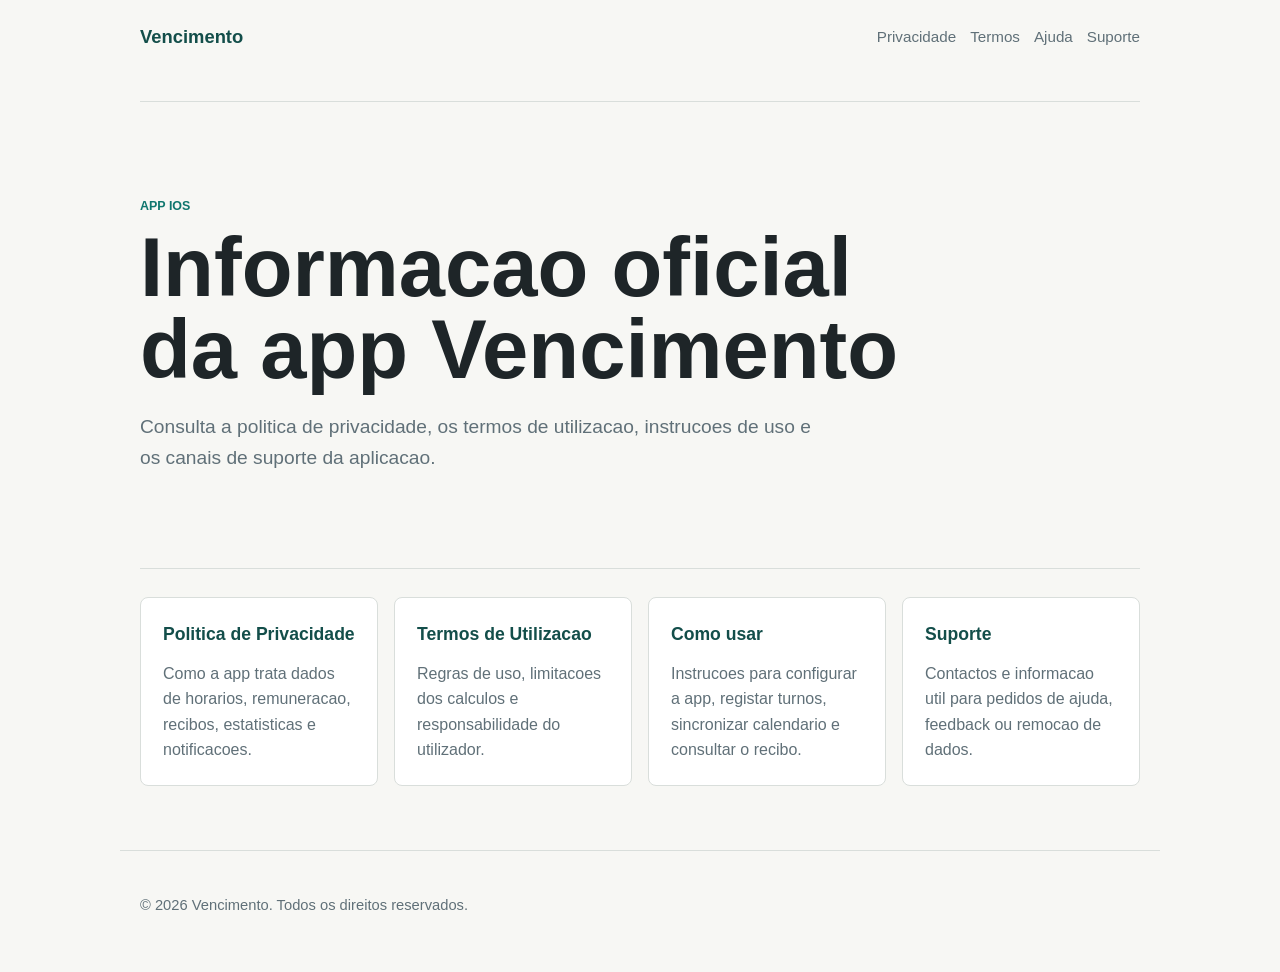
==== index.html @ 2e5e54a2 "Serve site from repository root" ====
<!doctype html>
<html lang="pt-PT">
<head>
  <meta charset="utf-8">
  <meta name="viewport" content="width=device-width, initial-scale=1">
  <title>Vencimento</title>
  <meta name="description" content="Informacao legal e suporte da app Vencimento.">
  <link rel="stylesheet" href="styles.css">
</head>
<body>
  <header class="site-header">
    <a class="brand" href="index.html">Vencimento</a>
    <nav aria-label="Navegacao principal">
      <a href="privacidade.html">Privacidade</a>
      <a href="termos.html">Termos</a>
      <a href="ajuda.html">Ajuda</a>
      <a href="suporte.html">Suporte</a>
    </nav>
  </header>

  <main>
    <section class="hero">
      <div>
        <p class="eyebrow">App iOS</p>
        <h1>Informacao oficial da app Vencimento</h1>
        <p class="lead">Consulta a politica de privacidade, os termos de utilizacao, instrucoes de uso e os canais de suporte da aplicacao.</p>
      </div>
    </section>

    <section class="link-grid" aria-label="Paginas legais, ajuda e suporte">
      <a class="link-card" href="privacidade.html">
        <span>Politica de Privacidade</span>
        <p>Como a app trata dados de horarios, remuneracao, recibos, estatisticas e notificacoes.</p>
      </a>
      <a class="link-card" href="termos.html">
        <span>Termos de Utilizacao</span>
        <p>Regras de uso, limitacoes dos calculos e responsabilidade do utilizador.</p>
      </a>
      <a class="link-card" href="ajuda.html">
        <span>Como usar</span>
        <p>Instrucoes para configurar a app, registar turnos, sincronizar calendario e consultar o recibo.</p>
      </a>
      <a class="link-card" href="suporte.html">
        <span>Suporte</span>
        <p>Contactos e informacao util para pedidos de ajuda, feedback ou remocao de dados.</p>
      </a>
    </section>
  </main>

  <footer>
    <p>&copy; 2026 Vencimento. Todos os direitos reservados.</p>
  </footer>
</body>
</html>
---- styles.css ----
:root {
  color-scheme: light;
  --bg: #f7f7f4;
  --panel: #ffffff;
  --text: #1e2528;
  --muted: #607078;
  --line: #d9dedb;
  --accent: #0f766e;
  --accent-dark: #134e4a;
}

* {
  box-sizing: border-box;
}

body {
  margin: 0;
  font-family: -apple-system, BlinkMacSystemFont, "Segoe UI", sans-serif;
  background: var(--bg);
  color: var(--text);
  line-height: 1.6;
}

a {
  color: inherit;
}

.site-header {
  display: flex;
  align-items: center;
  justify-content: space-between;
  gap: 18px;
  max-width: 1040px;
  margin: 0 auto;
  padding: 22px 20px;
}

.brand {
  font-weight: 800;
  font-size: 1.15rem;
  color: var(--accent-dark);
  text-decoration: none;
}

nav {
  display: flex;
  flex-wrap: wrap;
  gap: 14px;
  color: var(--muted);
  font-size: 0.95rem;
}

nav a {
  text-decoration: none;
}

nav a:hover,
nav a[aria-current="page"] {
  color: var(--accent-dark);
}

main {
  max-width: 1040px;
  margin: 0 auto;
  padding: 28px 20px 64px;
}

.hero {
  min-height: 52vh;
  display: grid;
  align-items: center;
  border-top: 1px solid var(--line);
  border-bottom: 1px solid var(--line);
}

.eyebrow {
  margin: 0 0 10px;
  color: var(--accent);
  font-size: 0.78rem;
  font-weight: 800;
  letter-spacing: 0;
  text-transform: uppercase;
}

h1 {
  max-width: 780px;
  margin: 0;
  font-size: clamp(2.4rem, 7vw, 5.2rem);
  line-height: 0.98;
}

.lead {
  max-width: 680px;
  margin: 22px 0 0;
  color: var(--muted);
  font-size: 1.2rem;
}

.link-grid {
  display: grid;
  grid-template-columns: repeat(4, minmax(0, 1fr));
  gap: 16px;
  margin-top: 28px;
}

.link-card {
  min-height: 170px;
  padding: 22px;
  border: 1px solid var(--line);
  border-radius: 8px;
  background: var(--panel);
  text-decoration: none;
}

.link-card span {
  display: block;
  color: var(--accent-dark);
  font-weight: 800;
  font-size: 1.1rem;
}

.link-card p {
  margin: 12px 0 0;
  color: var(--muted);
}

.legal {
  max-width: 780px;
}

.legal h1 {
  font-size: clamp(2rem, 5vw, 3.5rem);
  line-height: 1.05;
  margin-bottom: 28px;
}

.legal h2 {
  margin: 34px 0 8px;
  font-size: 1.2rem;
}

.legal p,
.legal li {
  color: var(--muted);
}

.legal ol,
.legal ul {
  padding-left: 22px;
}

.legal strong {
  color: var(--text);
}

.contact a {
  color: var(--accent-dark);
  font-weight: 800;
}

footer {
  max-width: 1040px;
  margin: 0 auto;
  padding: 28px 20px 40px;
  border-top: 1px solid var(--line);
  color: var(--muted);
  font-size: 0.92rem;
}

@media (max-width: 760px) {
  .site-header {
    align-items: flex-start;
    flex-direction: column;
  }

  .hero {
    min-height: 48vh;
  }

  .link-grid {
    grid-template-columns: 1fr;
  }
}

@media (min-width: 761px) and (max-width: 980px) {
  .link-grid {
    grid-template-columns: repeat(2, minmax(0, 1fr));
  }
}
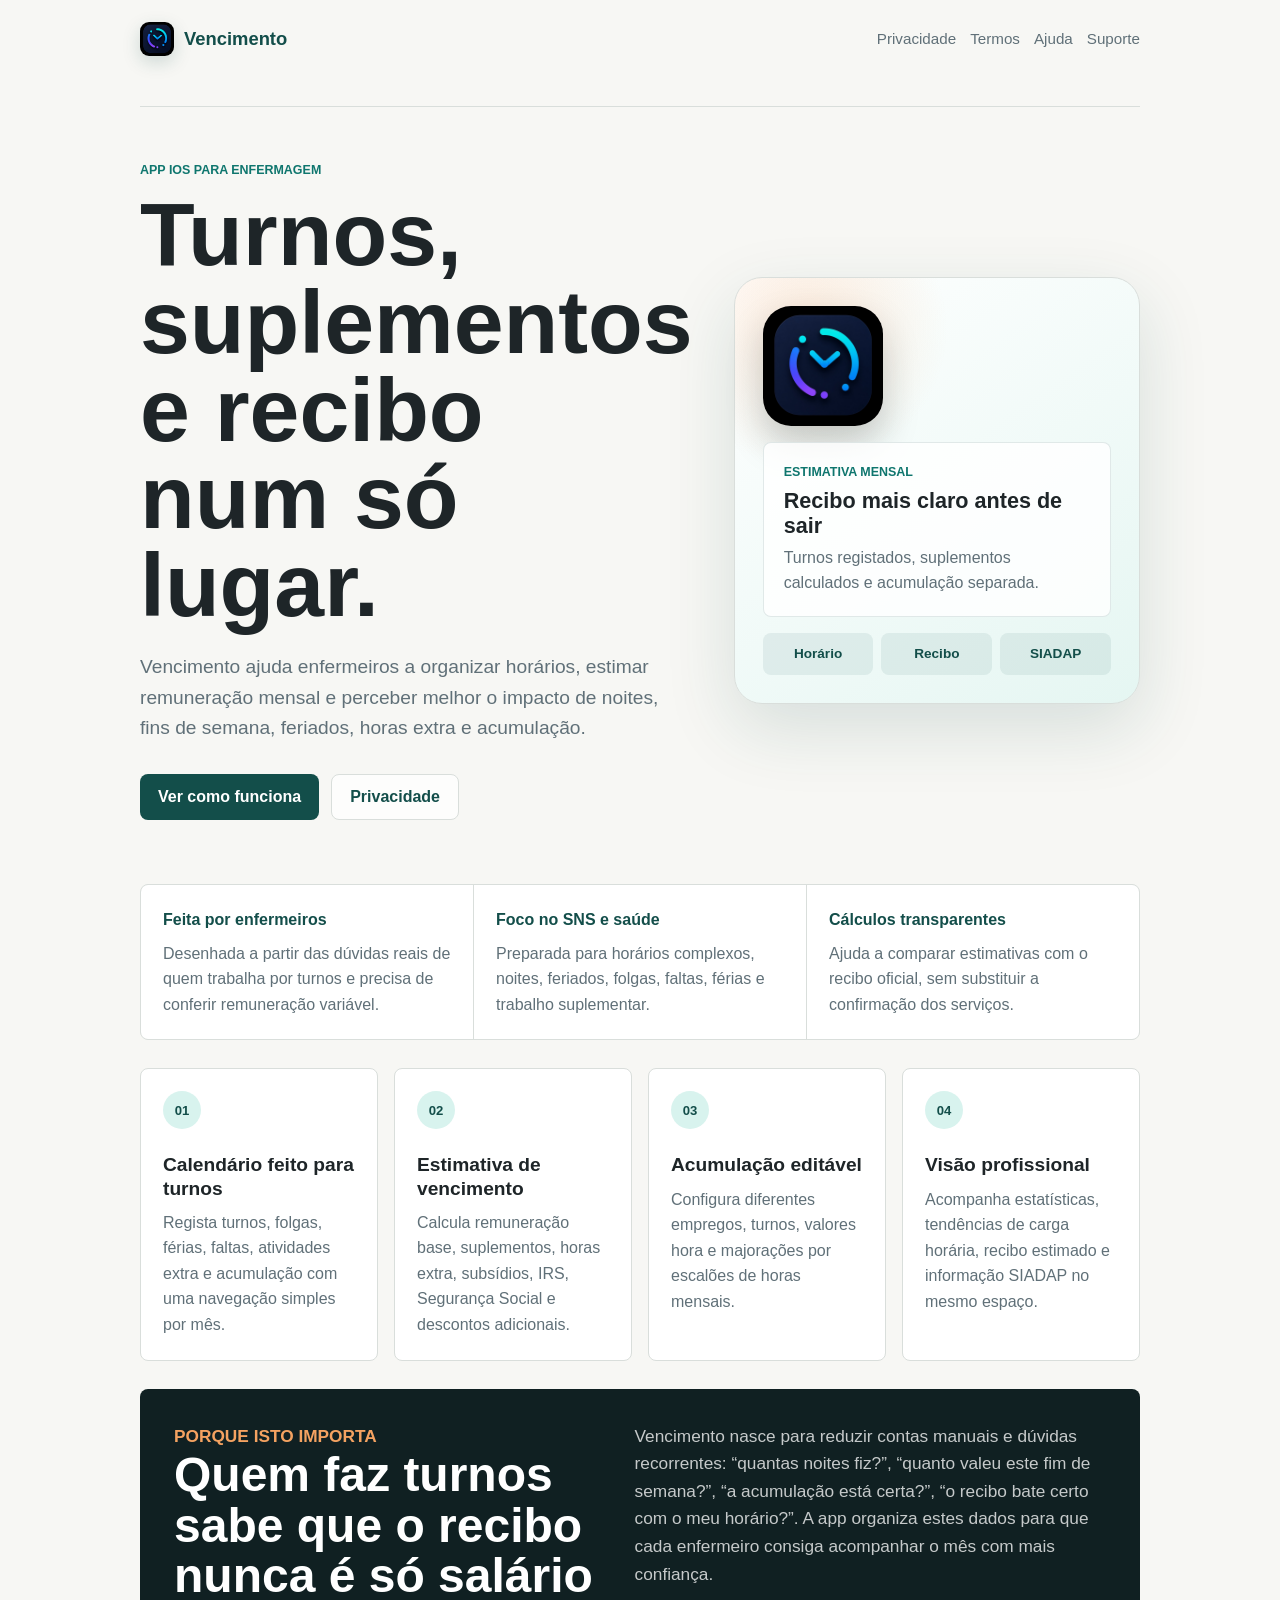
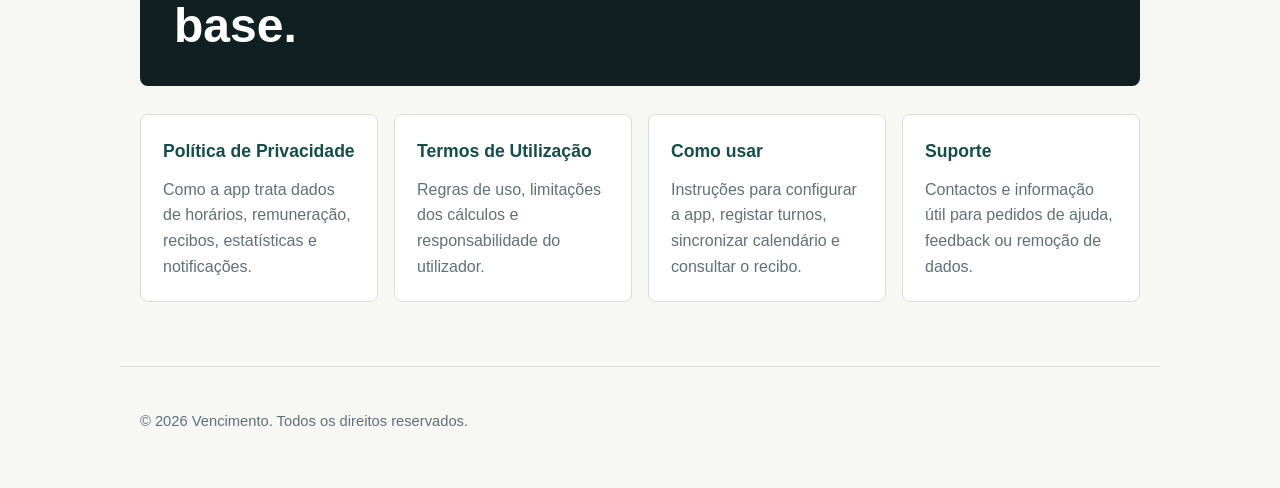
==== commit 410b2ebc: "Improve marketing homepage" ====
--- a/index.html
+++ b/index.html
@@ -3,13 +3,16 @@
 <head>
   <meta charset="utf-8">
   <meta name="viewport" content="width=device-width, initial-scale=1">
-  <title>Vencimento</title>
-  <meta name="description" content="Informacao legal e suporte da app Vencimento.">
+  <title>Vencimento | App de turnos e recibo para enfermeiros</title>
+  <meta name="description" content="Vencimento é uma app iOS feita por enfermeiros para organizar turnos, estimar remuneração, acompanhar recibos e gerir acumulação.">
   <link rel="stylesheet" href="styles.css">
 </head>
 <body>
   <header class="site-header">
-    <a class="brand" href="index.html">Vencimento</a>
+    <a class="brand" href="index.html">
+      <img src="assets/logo.jpeg" alt="" width="34" height="34">
+      <span>Vencimento</span>
+    </a>
     <nav aria-label="Navegacao principal">
       <a href="privacidade.html">Privacidade</a>
       <a href="termos.html">Termos</a>
@@ -19,30 +22,94 @@
   </header>
 
   <main>
-    <section class="hero">
-      <div>
-        <p class="eyebrow">App iOS</p>
-        <h1>Informacao oficial da app Vencimento</h1>
-        <p class="lead">Consulta a politica de privacidade, os termos de utilizacao, instrucoes de uso e os canais de suporte da aplicacao.</p>
+    <section class="hero marketing-hero">
+      <div class="hero-copy">
+        <p class="eyebrow">App iOS para enfermagem</p>
+        <h1>Turnos, suplementos e recibo num só lugar.</h1>
+        <p class="lead">Vencimento ajuda enfermeiros a organizar horários, estimar remuneração mensal e perceber melhor o impacto de noites, fins de semana, feriados, horas extra e acumulação.</p>
+        <div class="hero-actions">
+          <a class="primary-action" href="ajuda.html">Ver como funciona</a>
+          <a class="secondary-action" href="privacidade.html">Privacidade</a>
+        </div>
+      </div>
+
+      <div class="app-showcase" aria-label="Resumo da app Vencimento">
+        <img class="app-logo" src="assets/logo.jpeg" alt="Logo da app Vencimento" width="120" height="120">
+        <div class="showcase-panel">
+          <p class="panel-label">Estimativa mensal</p>
+          <strong>Recibo mais claro antes de sair</strong>
+          <span>Turnos registados, suplementos calculados e acumulação separada.</span>
+        </div>
+        <div class="mini-metrics" aria-label="Funcionalidades principais">
+          <span>Horário</span>
+          <span>Recibo</span>
+          <span>SIADAP</span>
+        </div>
       </div>
     </section>
 
-    <section class="link-grid" aria-label="Paginas legais, ajuda e suporte">
+    <section class="credibility-strip" aria-label="Contexto da aplicação">
+      <div>
+        <span>Feita por enfermeiros</span>
+        <p>Desenhada a partir das dúvidas reais de quem trabalha por turnos e precisa de conferir remuneração variável.</p>
+      </div>
+      <div>
+        <span>Foco no SNS e saúde</span>
+        <p>Preparada para horários complexos, noites, feriados, folgas, faltas, férias e trabalho suplementar.</p>
+      </div>
+      <div>
+        <span>Cálculos transparentes</span>
+        <p>Ajuda a comparar estimativas com o recibo oficial, sem substituir a confirmação dos serviços.</p>
+      </div>
+    </section>
+
+    <section class="feature-grid" aria-label="Funcionalidades da app">
+      <article>
+        <span class="feature-icon">01</span>
+        <h2>Calendário feito para turnos</h2>
+        <p>Regista turnos, folgas, férias, faltas, atividades extra e acumulação com uma navegação simples por mês.</p>
+      </article>
+      <article>
+        <span class="feature-icon">02</span>
+        <h2>Estimativa de vencimento</h2>
+        <p>Calcula remuneração base, suplementos, horas extra, subsídios, IRS, Segurança Social e descontos adicionais.</p>
+      </article>
+      <article>
+        <span class="feature-icon">03</span>
+        <h2>Acumulação editável</h2>
+        <p>Configura diferentes empregos, turnos, valores hora e majorações por escalões de horas mensais.</p>
+      </article>
+      <article>
+        <span class="feature-icon">04</span>
+        <h2>Visão profissional</h2>
+        <p>Acompanha estatísticas, tendências de carga horária, recibo estimado e informação SIADAP no mesmo espaço.</p>
+      </article>
+    </section>
+
+    <section class="nurse-made">
+      <div>
+        <p class="eyebrow">Porque isto importa</p>
+        <h2>Quem faz turnos sabe que o recibo nunca é só salário base.</h2>
+      </div>
+      <p>Vencimento nasce para reduzir contas manuais e dúvidas recorrentes: “quantas noites fiz?”, “quanto valeu este fim de semana?”, “a acumulação está certa?”, “o recibo bate certo com o meu horário?”. A app organiza estes dados para que cada enfermeiro consiga acompanhar o mês com mais confiança.</p>
+    </section>
+
+    <section class="link-grid" aria-label="Páginas legais, ajuda e suporte">
       <a class="link-card" href="privacidade.html">
-        <span>Politica de Privacidade</span>
-        <p>Como a app trata dados de horarios, remuneracao, recibos, estatisticas e notificacoes.</p>
+        <span>Política de Privacidade</span>
+        <p>Como a app trata dados de horários, remuneração, recibos, estatísticas e notificações.</p>
       </a>
       <a class="link-card" href="termos.html">
-        <span>Termos de Utilizacao</span>
-        <p>Regras de uso, limitacoes dos calculos e responsabilidade do utilizador.</p>
+        <span>Termos de Utilização</span>
+        <p>Regras de uso, limitações dos cálculos e responsabilidade do utilizador.</p>
       </a>
       <a class="link-card" href="ajuda.html">
         <span>Como usar</span>
-        <p>Instrucoes para configurar a app, registar turnos, sincronizar calendario e consultar o recibo.</p>
+        <p>Instruções para configurar a app, registar turnos, sincronizar calendário e consultar o recibo.</p>
       </a>
       <a class="link-card" href="suporte.html">
         <span>Suporte</span>
-        <p>Contactos e informacao util para pedidos de ajuda, feedback ou remocao de dados.</p>
+        <p>Contactos e informação útil para pedidos de ajuda, feedback ou remoção de dados.</p>
       </a>
     </section>
   </main>
--- a/styles.css
+++ b/styles.css
@@ -7,6 +7,9 @@
   --line: #d9dedb;
   --accent: #0f766e;
   --accent-dark: #134e4a;
+  --accent-soft: #d8f3ee;
+  --warm: #f4a261;
+  --ink: #102022;
 }
 
 * {
@@ -36,10 +39,20 @@
 }
 
 .brand {
+  display: inline-flex;
+  align-items: center;
+  gap: 10px;
   font-weight: 800;
   font-size: 1.15rem;
   color: var(--accent-dark);
   text-decoration: none;
+}
+
+.brand img {
+  width: 34px;
+  height: 34px;
+  border-radius: 9px;
+  box-shadow: 0 6px 18px rgba(15, 76, 71, 0.18);
 }
 
 nav {
@@ -73,6 +86,17 @@
   border-bottom: 1px solid var(--line);
 }
 
+.marketing-hero {
+  grid-template-columns: minmax(0, 1.15fr) minmax(280px, 0.85fr);
+  gap: 44px;
+  padding: 54px 0;
+  border-bottom: 0;
+}
+
+.hero-copy {
+  max-width: 760px;
+}
+
 .eyebrow {
   margin: 0 0 10px;
   color: var(--accent);
@@ -85,7 +109,7 @@
 h1 {
   max-width: 780px;
   margin: 0;
-  font-size: clamp(2.4rem, 7vw, 5.2rem);
+  font-size: clamp(2.65rem, 7vw, 5.6rem);
   line-height: 0.98;
 }
 
@@ -94,6 +118,193 @@
   margin: 22px 0 0;
   color: var(--muted);
   font-size: 1.2rem;
+}
+
+.hero-actions {
+  display: flex;
+  flex-wrap: wrap;
+  gap: 12px;
+  margin-top: 30px;
+}
+
+.primary-action,
+.secondary-action {
+  display: inline-flex;
+  align-items: center;
+  min-height: 46px;
+  padding: 0 18px;
+  border-radius: 8px;
+  font-weight: 800;
+  text-decoration: none;
+}
+
+.primary-action {
+  background: var(--accent-dark);
+  color: #fff;
+}
+
+.secondary-action {
+  border: 1px solid var(--line);
+  background: rgba(255, 255, 255, 0.72);
+  color: var(--accent-dark);
+}
+
+.app-showcase {
+  position: relative;
+  display: grid;
+  gap: 16px;
+  align-content: center;
+  min-height: 390px;
+  padding: 28px;
+  border: 1px solid var(--line);
+  border-radius: 28px;
+  background:
+    radial-gradient(circle at 18% 12%, rgba(244, 162, 97, 0.22), transparent 28%),
+    linear-gradient(145deg, #ffffff 0%, #e5f6f2 100%);
+  box-shadow: 0 24px 70px rgba(19, 78, 74, 0.14);
+}
+
+.app-logo {
+  width: 120px;
+  height: 120px;
+  border-radius: 28px;
+  box-shadow: 0 18px 36px rgba(16, 32, 34, 0.22);
+}
+
+.showcase-panel {
+  display: grid;
+  gap: 6px;
+  padding: 20px;
+  border-radius: 8px;
+  background: rgba(255, 255, 255, 0.82);
+  border: 1px solid rgba(19, 78, 74, 0.12);
+}
+
+.panel-label {
+  margin: 0;
+  color: var(--accent);
+  font-size: 0.78rem;
+  font-weight: 800;
+  text-transform: uppercase;
+}
+
+.showcase-panel strong {
+  font-size: 1.35rem;
+  line-height: 1.15;
+}
+
+.showcase-panel span {
+  color: var(--muted);
+}
+
+.mini-metrics {
+  display: grid;
+  grid-template-columns: repeat(3, 1fr);
+  gap: 8px;
+}
+
+.mini-metrics span {
+  padding: 10px;
+  border-radius: 8px;
+  background: rgba(19, 78, 74, 0.08);
+  color: var(--accent-dark);
+  font-size: 0.85rem;
+  font-weight: 800;
+  text-align: center;
+}
+
+.credibility-strip {
+  display: grid;
+  grid-template-columns: repeat(3, minmax(0, 1fr));
+  gap: 1px;
+  overflow: hidden;
+  margin: 10px 0 28px;
+  border: 1px solid var(--line);
+  border-radius: 8px;
+  background: var(--line);
+}
+
+.credibility-strip div {
+  padding: 22px;
+  background: var(--panel);
+}
+
+.credibility-strip span {
+  display: block;
+  color: var(--accent-dark);
+  font-weight: 800;
+}
+
+.credibility-strip p {
+  margin: 8px 0 0;
+  color: var(--muted);
+}
+
+.feature-grid {
+  display: grid;
+  grid-template-columns: repeat(4, minmax(0, 1fr));
+  gap: 16px;
+  margin-top: 28px;
+}
+
+.feature-grid article {
+  min-height: 260px;
+  padding: 22px;
+  border: 1px solid var(--line);
+  border-radius: 8px;
+  background: var(--panel);
+}
+
+.feature-icon {
+  display: inline-flex;
+  align-items: center;
+  justify-content: center;
+  width: 38px;
+  height: 38px;
+  border-radius: 50%;
+  background: var(--accent-soft);
+  color: var(--accent-dark);
+  font-weight: 900;
+  font-size: 0.82rem;
+}
+
+.feature-grid h2 {
+  margin: 24px 0 10px;
+  font-size: 1.2rem;
+  line-height: 1.2;
+}
+
+.feature-grid p {
+  margin: 0;
+  color: var(--muted);
+}
+
+.nurse-made {
+  display: grid;
+  grid-template-columns: minmax(0, 0.95fr) minmax(0, 1.05fr);
+  gap: 34px;
+  align-items: start;
+  margin-top: 28px;
+  padding: 34px;
+  border-radius: 8px;
+  background: var(--ink);
+  color: #fff;
+}
+
+.nurse-made h2 {
+  margin: 0;
+  font-size: clamp(1.8rem, 4vw, 3rem);
+  line-height: 1.05;
+}
+
+.nurse-made p {
+  margin: 0;
+  color: rgba(255, 255, 255, 0.76);
+  font-size: 1.08rem;
+}
+
+.nurse-made .eyebrow {
+  color: var(--warm);
 }
 
 .link-grid {
@@ -110,6 +321,11 @@
   border-radius: 8px;
   background: var(--panel);
   text-decoration: none;
+}
+
+.link-card:hover {
+  border-color: rgba(15, 118, 110, 0.34);
+  box-shadow: 0 16px 36px rgba(19, 78, 74, 0.08);
 }
 
 .link-card span {
@@ -177,12 +393,35 @@
     min-height: 48vh;
   }
 
+  .marketing-hero,
+  .credibility-strip,
+  .feature-grid,
+  .nurse-made {
+    grid-template-columns: 1fr;
+  }
+
+  .marketing-hero {
+    gap: 28px;
+    padding: 34px 0 22px;
+  }
+
+  .app-showcase {
+    min-height: auto;
+  }
+
   .link-grid {
     grid-template-columns: 1fr;
   }
 }
 
 @media (min-width: 761px) and (max-width: 980px) {
+  .marketing-hero,
+  .credibility-strip,
+  .nurse-made {
+    grid-template-columns: 1fr;
+  }
+
+  .feature-grid,
   .link-grid {
     grid-template-columns: repeat(2, minmax(0, 1fr));
   }
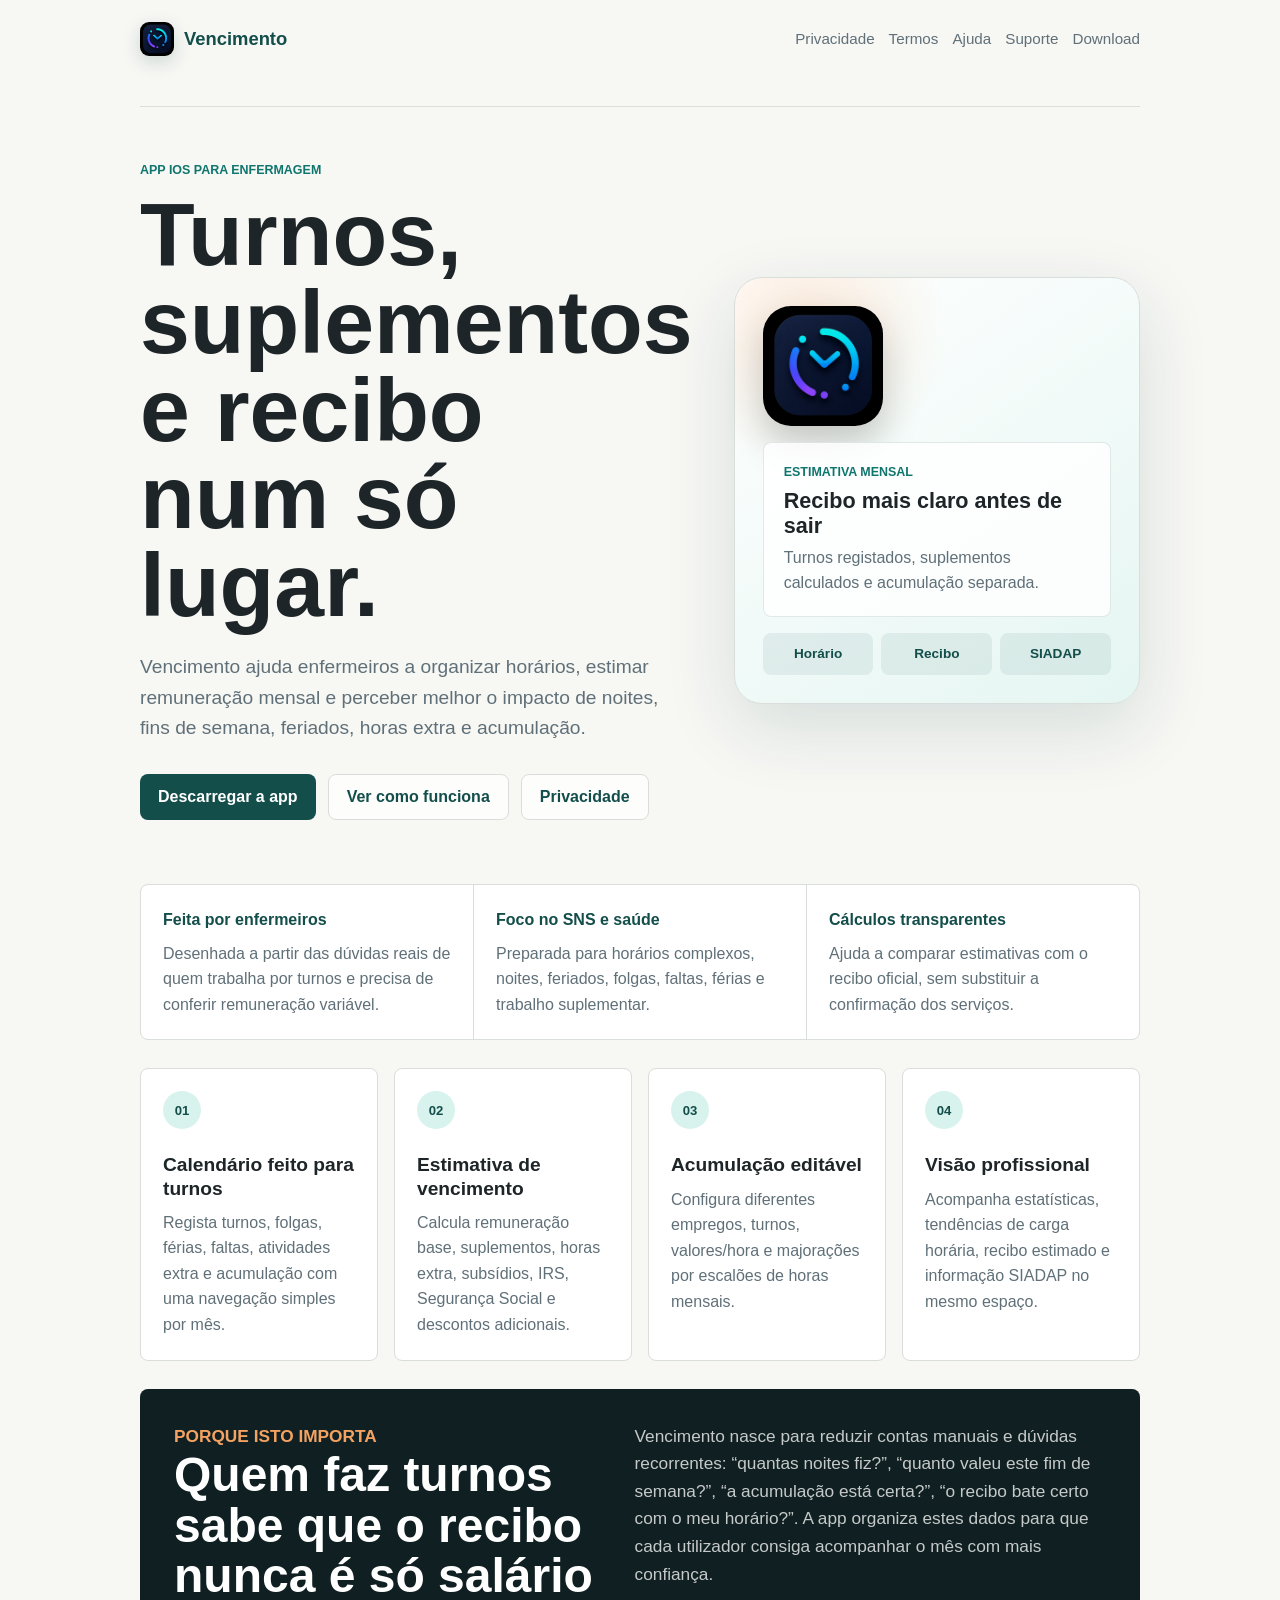
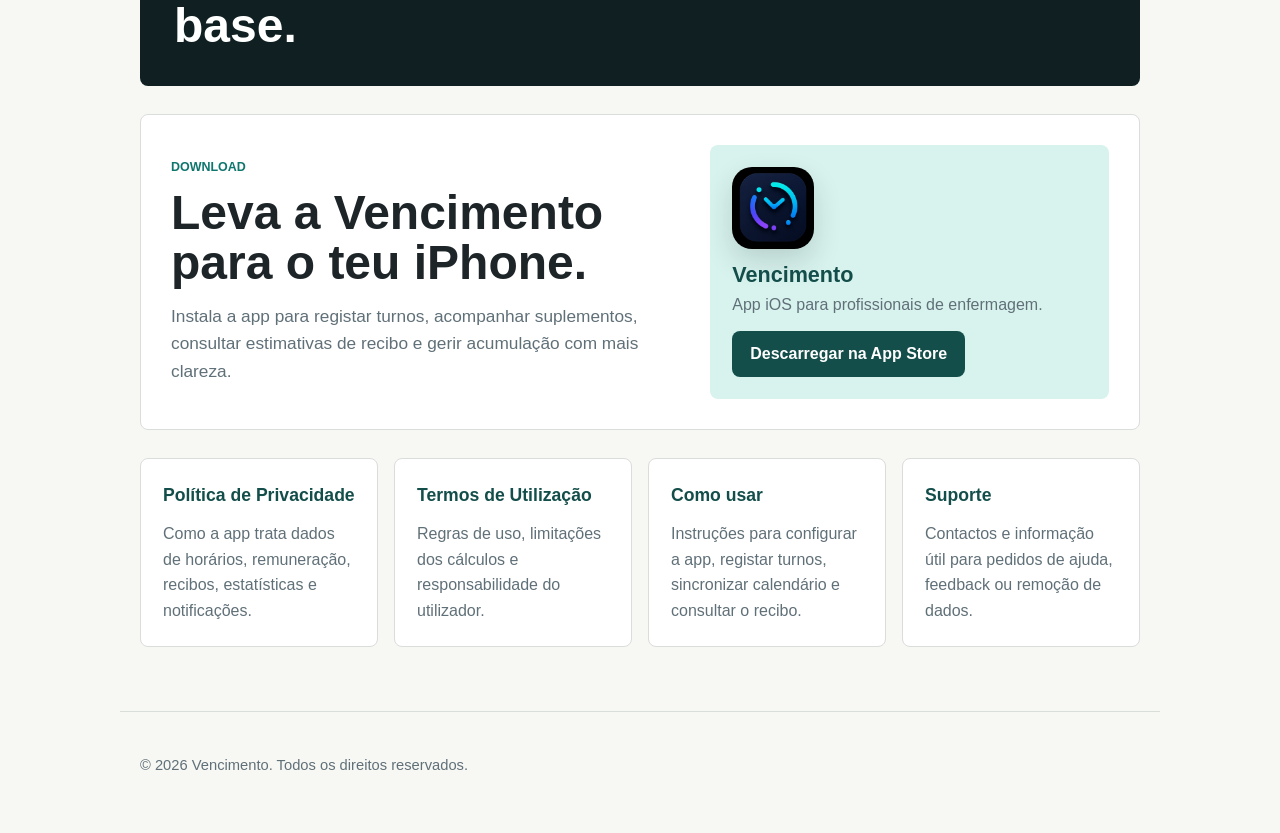
==== commit 85ccafa5: "Update site copy and download section" ====
--- a/index.html
+++ b/index.html
@@ -13,11 +13,12 @@
       <img src="assets/logo.jpeg" alt="" width="34" height="34">
       <span>Vencimento</span>
     </a>
-    <nav aria-label="Navegacao principal">
+    <nav aria-label="Navegação principal">
       <a href="privacidade.html">Privacidade</a>
       <a href="termos.html">Termos</a>
       <a href="ajuda.html">Ajuda</a>
       <a href="suporte.html">Suporte</a>
+      <a href="#download">Download</a>
     </nav>
   </header>
 
@@ -28,7 +29,8 @@
         <h1>Turnos, suplementos e recibo num só lugar.</h1>
         <p class="lead">Vencimento ajuda enfermeiros a organizar horários, estimar remuneração mensal e perceber melhor o impacto de noites, fins de semana, feriados, horas extra e acumulação.</p>
         <div class="hero-actions">
-          <a class="primary-action" href="ajuda.html">Ver como funciona</a>
+          <a class="primary-action" href="#download">Descarregar a app</a>
+          <a class="secondary-action" href="ajuda.html">Ver como funciona</a>
           <a class="secondary-action" href="privacidade.html">Privacidade</a>
         </div>
       </div>
@@ -77,7 +79,7 @@
       <article>
         <span class="feature-icon">03</span>
         <h2>Acumulação editável</h2>
-        <p>Configura diferentes empregos, turnos, valores hora e majorações por escalões de horas mensais.</p>
+        <p>Configura diferentes empregos, turnos, valores/hora e majorações por escalões de horas mensais.</p>
       </article>
       <article>
         <span class="feature-icon">04</span>
@@ -91,7 +93,23 @@
         <p class="eyebrow">Porque isto importa</p>
         <h2>Quem faz turnos sabe que o recibo nunca é só salário base.</h2>
       </div>
-      <p>Vencimento nasce para reduzir contas manuais e dúvidas recorrentes: “quantas noites fiz?”, “quanto valeu este fim de semana?”, “a acumulação está certa?”, “o recibo bate certo com o meu horário?”. A app organiza estes dados para que cada enfermeiro consiga acompanhar o mês com mais confiança.</p>
+      <p>Vencimento nasce para reduzir contas manuais e dúvidas recorrentes: “quantas noites fiz?”, “quanto valeu este fim de semana?”, “a acumulação está certa?”, “o recibo bate certo com o meu horário?”. A app organiza estes dados para que cada utilizador consiga acompanhar o mês com mais confiança.</p>
+    </section>
+
+    <section id="download" class="download-section" aria-label="Descarregar a app Vencimento">
+      <div>
+        <p class="eyebrow">Download</p>
+        <h2>Leva a Vencimento para o teu iPhone.</h2>
+        <p>Instala a app para registar turnos, acompanhar suplementos, consultar estimativas de recibo e gerir acumulação com mais clareza.</p>
+      </div>
+      <div class="download-card">
+        <img src="assets/logo.jpeg" alt="Logo da app Vencimento" width="82" height="82">
+        <div>
+          <strong>Vencimento</strong>
+          <span>App iOS para profissionais de enfermagem.</span>
+        </div>
+        <a class="primary-action" href="https://apps.apple.com/search?term=Vencimento" target="_blank" rel="noopener">Descarregar na App Store</a>
+      </div>
     </section>
 
     <section class="link-grid" aria-label="Páginas legais, ajuda e suporte">
--- a/styles.css
+++ b/styles.css
@@ -307,6 +307,63 @@
   color: var(--warm);
 }
 
+.download-section {
+  display: grid;
+  grid-template-columns: minmax(0, 1fr) minmax(280px, 0.78fr);
+  gap: 28px;
+  align-items: center;
+  margin-top: 28px;
+  padding: 30px;
+  border: 1px solid var(--line);
+  border-radius: 8px;
+  background: var(--panel);
+}
+
+.download-section h2 {
+  margin: 0;
+  font-size: clamp(1.8rem, 4vw, 3rem);
+  line-height: 1.05;
+}
+
+.download-section p:not(.eyebrow) {
+  max-width: 640px;
+  margin: 14px 0 0;
+  color: var(--muted);
+  font-size: 1.08rem;
+}
+
+.download-card {
+  display: grid;
+  gap: 14px;
+  justify-items: start;
+  padding: 22px;
+  border-radius: 8px;
+  background: var(--accent-soft);
+}
+
+.download-card img {
+  width: 82px;
+  height: 82px;
+  border-radius: 20px;
+  box-shadow: 0 12px 28px rgba(16, 32, 34, 0.16);
+}
+
+.download-card strong,
+.download-card span {
+  display: block;
+}
+
+.download-card strong {
+  color: var(--accent-dark);
+  font-size: 1.35rem;
+  line-height: 1.15;
+}
+
+.download-card span {
+  margin-top: 4px;
+  color: var(--muted);
+}
+
 .link-grid {
   display: grid;
   grid-template-columns: repeat(4, minmax(0, 1fr));
@@ -372,6 +429,96 @@
 .contact a {
   color: var(--accent-dark);
   font-weight: 800;
+}
+
+.support-page {
+  max-width: 1040px;
+}
+
+.support-layout {
+  display: grid;
+  grid-template-columns: minmax(0, 1.2fr) minmax(280px, 0.8fr);
+  gap: 24px;
+  align-items: start;
+  margin-top: 28px;
+}
+
+.contact-form,
+.support-tips {
+  border: 1px solid var(--line);
+  border-radius: 8px;
+  background: var(--panel);
+}
+
+.contact-form {
+  display: grid;
+  gap: 18px;
+  padding: 24px;
+}
+
+.form-row {
+  display: grid;
+  gap: 7px;
+}
+
+.form-row.two-columns {
+  grid-template-columns: repeat(2, minmax(0, 1fr));
+  gap: 14px;
+}
+
+label {
+  color: var(--accent-dark);
+  font-size: 0.92rem;
+  font-weight: 800;
+}
+
+input,
+select,
+textarea {
+  width: 100%;
+  min-height: 44px;
+  padding: 10px 12px;
+  border: 1px solid var(--line);
+  border-radius: 8px;
+  background: #fff;
+  color: var(--text);
+  font: inherit;
+}
+
+textarea {
+  resize: vertical;
+}
+
+input:focus,
+select:focus,
+textarea:focus {
+  outline: 3px solid rgba(15, 118, 110, 0.16);
+  border-color: var(--accent);
+}
+
+.form-submit {
+  justify-content: center;
+  border: 0;
+  cursor: pointer;
+  font: inherit;
+}
+
+.form-note {
+  margin: -4px 0 0;
+  color: var(--muted);
+  font-size: 0.9rem;
+}
+
+.support-tips {
+  padding: 24px;
+}
+
+.support-tips h2 {
+  margin-top: 0;
+}
+
+.support-tips ul {
+  margin-bottom: 0;
 }
 
 footer {
@@ -396,7 +543,9 @@
   .marketing-hero,
   .credibility-strip,
   .feature-grid,
-  .nurse-made {
+  .nurse-made,
+  .support-layout,
+  .form-row.two-columns {
     grid-template-columns: 1fr;
   }
 
@@ -412,12 +561,19 @@
   .link-grid {
     grid-template-columns: 1fr;
   }
+
+  .download-section {
+    grid-template-columns: 1fr;
+    padding: 24px;
+  }
 }
 
 @media (min-width: 761px) and (max-width: 980px) {
   .marketing-hero,
   .credibility-strip,
-  .nurse-made {
+  .nurse-made,
+  .download-section,
+  .support-layout {
     grid-template-columns: 1fr;
   }
 
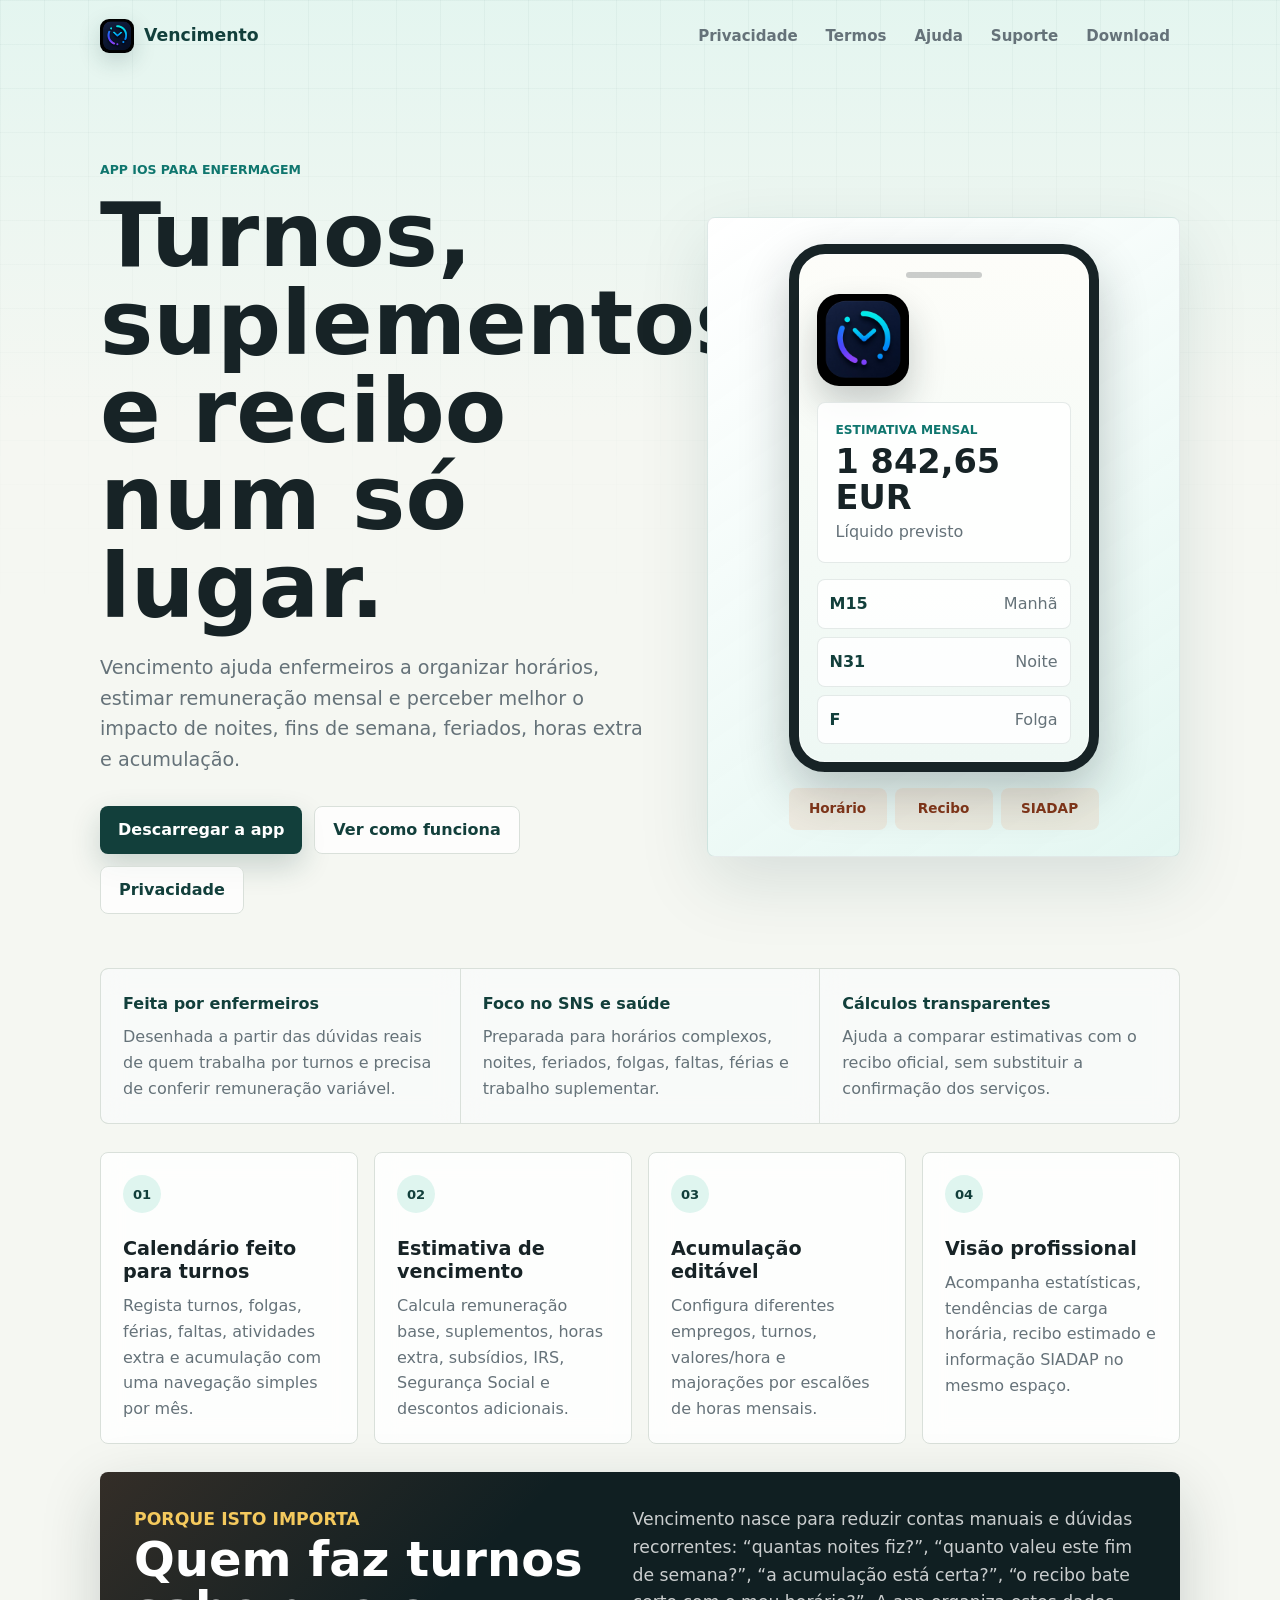
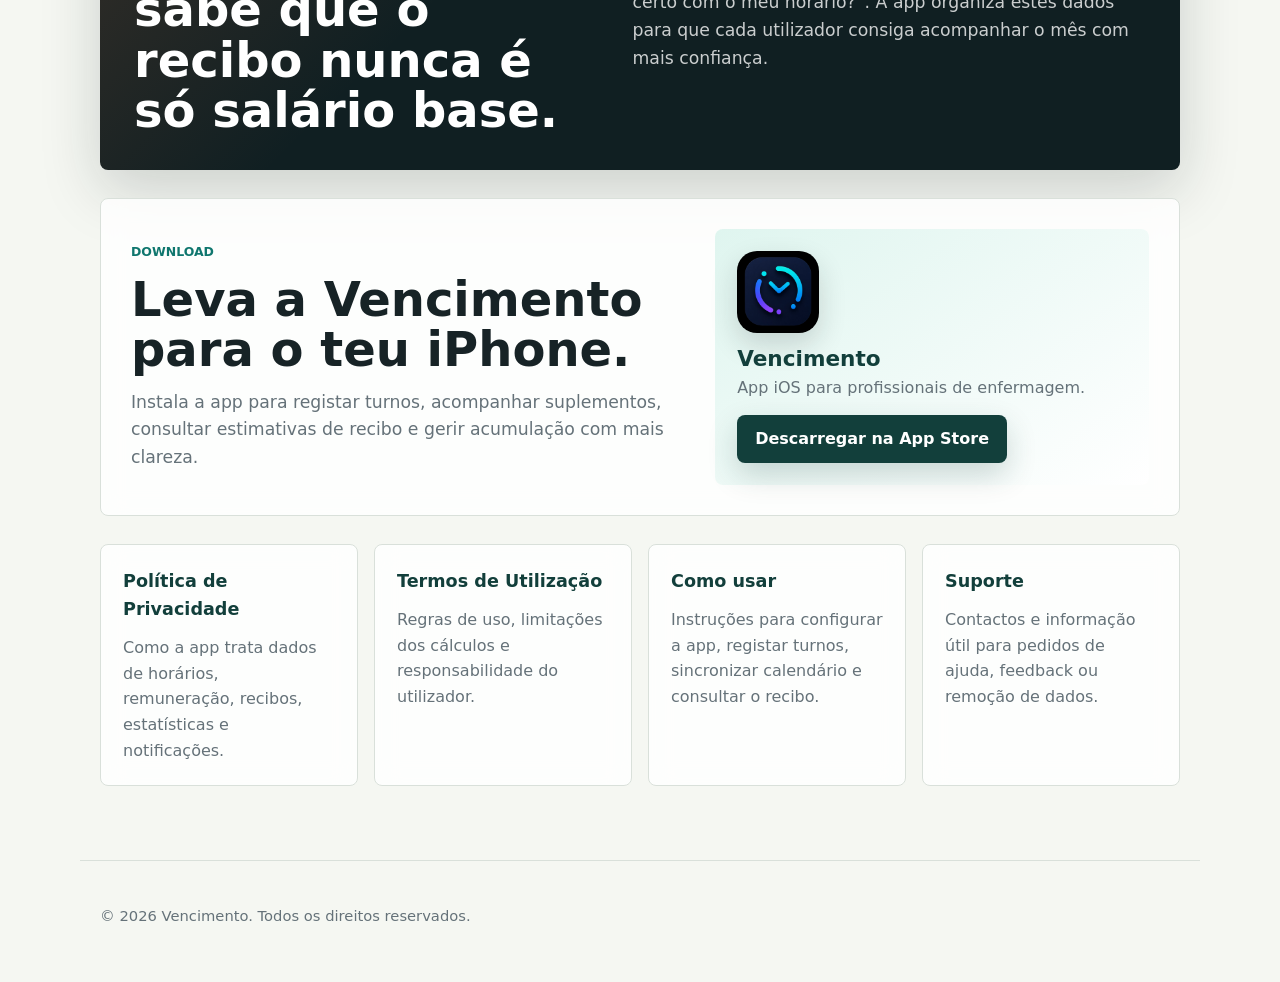
==== commit 58def665: "Modernize website design" ====
--- a/index.html
+++ b/index.html
@@ -35,12 +35,20 @@
         </div>
       </div>
 
-      <div class="app-showcase" aria-label="Resumo da app Vencimento">
-        <img class="app-logo" src="assets/logo.jpeg" alt="Logo da app Vencimento" width="120" height="120">
-        <div class="showcase-panel">
-          <p class="panel-label">Estimativa mensal</p>
-          <strong>Recibo mais claro antes de sair</strong>
-          <span>Turnos registados, suplementos calculados e acumulação separada.</span>
+      <div class="app-showcase reveal" aria-label="Resumo da app Vencimento">
+        <div class="phone-frame">
+          <div class="phone-topbar"></div>
+          <img class="app-logo" src="assets/logo.jpeg" alt="Logo da app Vencimento" width="120" height="120">
+          <div class="showcase-panel">
+            <p class="panel-label">Estimativa mensal</p>
+            <strong>1 842,65 EUR</strong>
+            <span>Líquido previsto</span>
+          </div>
+          <div class="shift-stack" aria-label="Turnos do mês">
+            <span><strong>M15</strong> Manhã</span>
+            <span><strong>N31</strong> Noite</span>
+            <span><strong>F</strong> Folga</span>
+          </div>
         </div>
         <div class="mini-metrics" aria-label="Funcionalidades principais">
           <span>Horário</span>
@@ -50,7 +58,7 @@
       </div>
     </section>
 
-    <section class="credibility-strip" aria-label="Contexto da aplicação">
+    <section class="credibility-strip reveal" aria-label="Contexto da aplicação">
       <div>
         <span>Feita por enfermeiros</span>
         <p>Desenhada a partir das dúvidas reais de quem trabalha por turnos e precisa de conferir remuneração variável.</p>
@@ -65,7 +73,7 @@
       </div>
     </section>
 
-    <section class="feature-grid" aria-label="Funcionalidades da app">
+    <section class="feature-grid reveal" aria-label="Funcionalidades da app">
       <article>
         <span class="feature-icon">01</span>
         <h2>Calendário feito para turnos</h2>
@@ -88,7 +96,7 @@
       </article>
     </section>
 
-    <section class="nurse-made">
+    <section class="nurse-made reveal">
       <div>
         <p class="eyebrow">Porque isto importa</p>
         <h2>Quem faz turnos sabe que o recibo nunca é só salário base.</h2>
@@ -96,7 +104,7 @@
       <p>Vencimento nasce para reduzir contas manuais e dúvidas recorrentes: “quantas noites fiz?”, “quanto valeu este fim de semana?”, “a acumulação está certa?”, “o recibo bate certo com o meu horário?”. A app organiza estes dados para que cada utilizador consiga acompanhar o mês com mais confiança.</p>
     </section>
 
-    <section id="download" class="download-section" aria-label="Descarregar a app Vencimento">
+    <section id="download" class="download-section reveal" aria-label="Descarregar a app Vencimento">
       <div>
         <p class="eyebrow">Download</p>
         <h2>Leva a Vencimento para o teu iPhone.</h2>
@@ -108,11 +116,11 @@
           <strong>Vencimento</strong>
           <span>App iOS para profissionais de enfermagem.</span>
         </div>
-        <a class="primary-action" href="https://apps.apple.com/search?term=Vencimento" target="_blank" rel="noopener">Descarregar na App Store</a>
+        <a class="primary-action" href="https://apps.apple.com/pt/app/vencimento/id6790715770" target="_blank" rel="noopener">Descarregar na App Store</a>
       </div>
     </section>
 
-    <section class="link-grid" aria-label="Páginas legais, ajuda e suporte">
+    <section class="link-grid reveal" aria-label="Páginas legais, ajuda e suporte">
       <a class="link-card" href="privacidade.html">
         <span>Política de Privacidade</span>
         <p>Como a app trata dados de horários, remuneração, recibos, estatísticas e notificações.</p>
@@ -135,5 +143,6 @@
   <footer>
     <p>&copy; 2026 Vencimento. Todos os direitos reservados.</p>
   </footer>
+  <script src="script.js"></script>
 </body>
 </html>
--- a/styles.css
+++ b/styles.css
@@ -1,50 +1,83 @@
 :root {
   color-scheme: light;
-  --bg: #f7f7f4;
+  --bg: #f5f7f2;
   --panel: #ffffff;
-  --text: #1e2528;
-  --muted: #607078;
-  --line: #d9dedb;
+  --panel-strong: #fdfdf9;
+  --text: #172326;
+  --muted: #657279;
+  --line: #d9e0da;
   --accent: #0f766e;
-  --accent-dark: #134e4a;
-  --accent-soft: #d8f3ee;
-  --warm: #f4a261;
-  --ink: #102022;
+  --accent-dark: #123f3b;
+  --accent-soft: #dff5ef;
+  --coral: #ef7b45;
+  --gold: #f4c95d;
+  --ink: #101f22;
+  --shadow: 0 24px 70px rgba(18, 63, 59, 0.13);
 }
 
 * {
   box-sizing: border-box;
 }
 
+html {
+  scroll-behavior: smooth;
+}
+
 body {
   margin: 0;
-  font-family: -apple-system, BlinkMacSystemFont, "Segoe UI", sans-serif;
-  background: var(--bg);
+  font-family: Inter, ui-sans-serif, system-ui, -apple-system, BlinkMacSystemFont, "Segoe UI", sans-serif;
+  background:
+    linear-gradient(180deg, rgba(223, 245, 239, 0.78) 0, rgba(245, 247, 242, 0) 420px),
+    var(--bg);
   color: var(--text);
   line-height: 1.6;
 }
 
+body::before {
+  position: fixed;
+  inset: 0;
+  z-index: -1;
+  pointer-events: none;
+  content: "";
+  background-image:
+    linear-gradient(rgba(18, 63, 59, 0.035) 1px, transparent 1px),
+    linear-gradient(90deg, rgba(18, 63, 59, 0.035) 1px, transparent 1px);
+  background-size: 44px 44px;
+  mask-image: linear-gradient(180deg, #000 0, transparent 70%);
+}
+
 a {
   color: inherit;
 }
 
 .site-header {
+  position: sticky;
+  top: 0;
+  z-index: 20;
   display: flex;
   align-items: center;
   justify-content: space-between;
   gap: 18px;
-  max-width: 1040px;
+  max-width: 1120px;
   margin: 0 auto;
-  padding: 22px 20px;
+  padding: 16px 20px;
+  transition: background 180ms ease, box-shadow 180ms ease, border-color 180ms ease;
+}
+
+.site-header.is-scrolled {
+  border-bottom: 1px solid rgba(217, 224, 218, 0.8);
+  background: rgba(245, 247, 242, 0.86);
+  box-shadow: 0 14px 36px rgba(18, 63, 59, 0.08);
+  backdrop-filter: blur(16px);
 }
 
 .brand {
   display: inline-flex;
   align-items: center;
   gap: 10px;
-  font-weight: 800;
-  font-size: 1.15rem;
-  color: var(--accent-dark);
+  color: var(--accent-dark);
+  font-size: 1.08rem;
+  font-weight: 900;
   text-decoration: none;
 }
 
@@ -52,69 +85,71 @@
   width: 34px;
   height: 34px;
   border-radius: 9px;
-  box-shadow: 0 6px 18px rgba(15, 76, 71, 0.18);
+  box-shadow: 0 8px 22px rgba(18, 63, 59, 0.18);
 }
 
 nav {
   display: flex;
   flex-wrap: wrap;
-  gap: 14px;
-  color: var(--muted);
-  font-size: 0.95rem;
+  gap: 8px;
+  color: var(--muted);
+  font-size: 0.94rem;
+  font-weight: 750;
 }
 
 nav a {
+  padding: 8px 10px;
+  border-radius: 8px;
   text-decoration: none;
+  transition: background 160ms ease, color 160ms ease;
 }
 
 nav a:hover,
 nav a[aria-current="page"] {
+  background: rgba(15, 118, 110, 0.09);
   color: var(--accent-dark);
 }
 
 main {
-  max-width: 1040px;
+  max-width: 1120px;
   margin: 0 auto;
-  padding: 28px 20px 64px;
+  padding: 34px 20px 74px;
 }
 
 .hero {
-  min-height: 52vh;
+  min-height: 58vh;
   display: grid;
   align-items: center;
-  border-top: 1px solid var(--line);
-  border-bottom: 1px solid var(--line);
 }
 
 .marketing-hero {
-  grid-template-columns: minmax(0, 1.15fr) minmax(280px, 0.85fr);
-  gap: 44px;
-  padding: 54px 0;
-  border-bottom: 0;
+  grid-template-columns: minmax(0, 1.08fr) minmax(300px, 0.92fr);
+  gap: 52px;
+  padding: 54px 0 44px;
 }
 
 .hero-copy {
-  max-width: 760px;
+  max-width: 780px;
 }
 
 .eyebrow {
-  margin: 0 0 10px;
+  margin: 0 0 12px;
   color: var(--accent);
   font-size: 0.78rem;
-  font-weight: 800;
+  font-weight: 900;
   letter-spacing: 0;
   text-transform: uppercase;
 }
 
 h1 {
-  max-width: 780px;
+  max-width: 840px;
   margin: 0;
-  font-size: clamp(2.65rem, 7vw, 5.6rem);
+  font-size: clamp(2.65rem, 7vw, 5.75rem);
   line-height: 0.98;
 }
 
 .lead {
-  max-width: 680px;
+  max-width: 690px;
   margin: 22px 0 0;
   color: var(--muted);
   font-size: 1.2rem;
@@ -131,73 +166,128 @@
 .secondary-action {
   display: inline-flex;
   align-items: center;
-  min-height: 46px;
+  justify-content: center;
+  min-height: 48px;
   padding: 0 18px;
   border-radius: 8px;
-  font-weight: 800;
+  font-weight: 900;
   text-decoration: none;
+  transition: transform 160ms ease, box-shadow 160ms ease, background 160ms ease;
 }
 
 .primary-action {
   background: var(--accent-dark);
   color: #fff;
+  box-shadow: 0 12px 30px rgba(18, 63, 59, 0.2);
+}
+
+.primary-action:hover {
+  transform: translateY(-2px);
+  box-shadow: 0 18px 36px rgba(18, 63, 59, 0.24);
 }
 
 .secondary-action {
   border: 1px solid var(--line);
-  background: rgba(255, 255, 255, 0.72);
-  color: var(--accent-dark);
+  background: rgba(255, 255, 255, 0.76);
+  color: var(--accent-dark);
+}
+
+.secondary-action:hover {
+  background: #fff;
+  transform: translateY(-2px);
 }
 
 .app-showcase {
-  position: relative;
   display: grid;
   gap: 16px;
-  align-content: center;
-  min-height: 390px;
-  padding: 28px;
-  border: 1px solid var(--line);
-  border-radius: 28px;
+  justify-items: center;
+  padding: 26px;
+  border: 1px solid rgba(18, 63, 59, 0.1);
+  border-radius: 8px;
   background:
-    radial-gradient(circle at 18% 12%, rgba(244, 162, 97, 0.22), transparent 28%),
-    linear-gradient(145deg, #ffffff 0%, #e5f6f2 100%);
-  box-shadow: 0 24px 70px rgba(19, 78, 74, 0.14);
+    linear-gradient(145deg, rgba(255, 255, 255, 0.95), rgba(223, 245, 239, 0.86)),
+    var(--panel);
+  box-shadow: var(--shadow);
+}
+
+.phone-frame {
+  width: min(100%, 310px);
+  min-height: 470px;
+  display: grid;
+  gap: 16px;
+  align-content: start;
+  padding: 18px;
+  border: 10px solid #172326;
+  border-radius: 36px;
+  background:
+    linear-gradient(180deg, #fdfdf9 0%, #eef8f4 100%);
+  box-shadow: inset 0 0 0 1px rgba(255, 255, 255, 0.5), 0 22px 50px rgba(16, 31, 34, 0.24);
+}
+
+.phone-topbar {
+  justify-self: center;
+  width: 76px;
+  height: 6px;
+  border-radius: 999px;
+  background: rgba(23, 35, 38, 0.22);
 }
 
 .app-logo {
-  width: 120px;
-  height: 120px;
-  border-radius: 28px;
-  box-shadow: 0 18px 36px rgba(16, 32, 34, 0.22);
+  width: 92px;
+  height: 92px;
+  border-radius: 22px;
+  box-shadow: 0 18px 36px rgba(16, 31, 34, 0.22);
+}
+
+.showcase-panel,
+.shift-stack span {
+  border: 1px solid rgba(18, 63, 59, 0.11);
+  border-radius: 8px;
+  background: rgba(255, 255, 255, 0.86);
 }
 
 .showcase-panel {
   display: grid;
-  gap: 6px;
-  padding: 20px;
-  border-radius: 8px;
-  background: rgba(255, 255, 255, 0.82);
-  border: 1px solid rgba(19, 78, 74, 0.12);
+  gap: 4px;
+  padding: 18px;
 }
 
 .panel-label {
   margin: 0;
   color: var(--accent);
-  font-size: 0.78rem;
-  font-weight: 800;
+  font-size: 0.76rem;
+  font-weight: 900;
   text-transform: uppercase;
 }
 
 .showcase-panel strong {
-  font-size: 1.35rem;
-  line-height: 1.15;
-}
-
-.showcase-panel span {
-  color: var(--muted);
+  font-size: 2.1rem;
+  line-height: 1.05;
+}
+
+.showcase-panel span,
+.shift-stack span {
+  color: var(--muted);
+}
+
+.shift-stack {
+  display: grid;
+  gap: 8px;
+}
+
+.shift-stack span {
+  display: flex;
+  justify-content: space-between;
+  gap: 12px;
+  padding: 11px 12px;
+}
+
+.shift-stack strong {
+  color: var(--accent-dark);
 }
 
 .mini-metrics {
+  width: min(100%, 310px);
   display: grid;
   grid-template-columns: repeat(3, 1fr);
   gap: 8px;
@@ -206,10 +296,10 @@
 .mini-metrics span {
   padding: 10px;
   border-radius: 8px;
-  background: rgba(19, 78, 74, 0.08);
-  color: var(--accent-dark);
+  background: rgba(239, 123, 69, 0.12);
+  color: #7c3419;
   font-size: 0.85rem;
-  font-weight: 800;
+  font-weight: 900;
   text-align: center;
 }
 
@@ -224,15 +314,24 @@
   background: var(--line);
 }
 
+.credibility-strip div,
+.feature-grid article,
+.link-card,
+.contact-form,
+.support-tips,
+.download-section {
+  background: rgba(255, 255, 255, 0.82);
+  backdrop-filter: blur(12px);
+}
+
 .credibility-strip div {
   padding: 22px;
-  background: var(--panel);
 }
 
 .credibility-strip span {
   display: block;
   color: var(--accent-dark);
-  font-weight: 800;
+  font-weight: 900;
 }
 
 .credibility-strip p {
@@ -247,12 +346,23 @@
   margin-top: 28px;
 }
 
+.feature-grid article,
+.link-card {
+  border: 1px solid var(--line);
+  border-radius: 8px;
+  transition: transform 180ms ease, box-shadow 180ms ease, border-color 180ms ease;
+}
+
 .feature-grid article {
   min-height: 260px;
   padding: 22px;
-  border: 1px solid var(--line);
-  border-radius: 8px;
-  background: var(--panel);
+}
+
+.feature-grid article:hover,
+.link-card:hover {
+  border-color: rgba(15, 118, 110, 0.36);
+  box-shadow: 0 18px 40px rgba(18, 63, 59, 0.1);
+  transform: translateY(-4px);
 }
 
 .feature-icon {
@@ -287,11 +397,15 @@
   margin-top: 28px;
   padding: 34px;
   border-radius: 8px;
-  background: var(--ink);
+  background:
+    linear-gradient(135deg, rgba(239, 123, 69, 0.16), transparent 34%),
+    var(--ink);
   color: #fff;
-}
-
-.nurse-made h2 {
+  box-shadow: 0 20px 60px rgba(16, 31, 34, 0.18);
+}
+
+.nurse-made h2,
+.download-section h2 {
   margin: 0;
   font-size: clamp(1.8rem, 4vw, 3rem);
   line-height: 1.05;
@@ -299,12 +413,12 @@
 
 .nurse-made p {
   margin: 0;
-  color: rgba(255, 255, 255, 0.76);
+  color: rgba(255, 255, 255, 0.78);
   font-size: 1.08rem;
 }
 
 .nurse-made .eyebrow {
-  color: var(--warm);
+  color: var(--gold);
 }
 
 .download-section {
@@ -316,13 +430,6 @@
   padding: 30px;
   border: 1px solid var(--line);
   border-radius: 8px;
-  background: var(--panel);
-}
-
-.download-section h2 {
-  margin: 0;
-  font-size: clamp(1.8rem, 4vw, 3rem);
-  line-height: 1.05;
 }
 
 .download-section p:not(.eyebrow) {
@@ -338,14 +445,15 @@
   justify-items: start;
   padding: 22px;
   border-radius: 8px;
-  background: var(--accent-soft);
+  background:
+    linear-gradient(145deg, var(--accent-soft), #fff);
 }
 
 .download-card img {
   width: 82px;
   height: 82px;
   border-radius: 20px;
-  box-shadow: 0 12px 28px rgba(16, 32, 34, 0.16);
+  box-shadow: 0 12px 28px rgba(16, 31, 34, 0.16);
 }
 
 .download-card strong,
@@ -364,6 +472,103 @@
   color: var(--muted);
 }
 
+.qr-page {
+  max-width: 1040px;
+}
+
+.qr-hero {
+  display: grid;
+  grid-template-columns: minmax(0, 1fr) minmax(280px, 0.72fr);
+  gap: 34px;
+  align-items: center;
+  min-height: 62vh;
+  padding: 54px 0;
+}
+
+.qr-copy h1 {
+  font-size: clamp(2.4rem, 6vw, 4.9rem);
+}
+
+.app-store-action {
+  min-width: 220px;
+}
+
+.qr-download-panel {
+  display: grid;
+  gap: 18px;
+  padding: 28px;
+  border: 1px solid rgba(18, 63, 59, 0.12);
+  border-radius: 8px;
+  background:
+    linear-gradient(145deg, #ffffff 0%, #dff5ef 100%);
+  box-shadow: var(--shadow);
+}
+
+.qr-download-panel img {
+  width: 118px;
+  height: 118px;
+  border-radius: 26px;
+  box-shadow: 0 18px 36px rgba(16, 31, 34, 0.2);
+}
+
+.qr-download-panel strong,
+.qr-download-panel span {
+  display: block;
+}
+
+.qr-download-panel strong {
+  color: var(--accent-dark);
+  font-size: 1.55rem;
+  line-height: 1.15;
+}
+
+.qr-download-panel span {
+  margin-top: 5px;
+  color: var(--muted);
+}
+
+.qr-benefits {
+  display: grid;
+  gap: 8px;
+  margin: 0;
+  padding: 0;
+  list-style: none;
+}
+
+.qr-benefits li {
+  padding: 11px 12px;
+  border-radius: 8px;
+  background: rgba(255, 255, 255, 0.74);
+  color: var(--accent-dark);
+  font-weight: 900;
+}
+
+.qr-info-grid {
+  display: grid;
+  grid-template-columns: repeat(3, minmax(0, 1fr));
+  gap: 16px;
+  margin-top: 28px;
+}
+
+.qr-info-grid article {
+  min-height: 210px;
+  padding: 22px;
+  border: 1px solid var(--line);
+  border-radius: 8px;
+  background: var(--panel);
+}
+
+.qr-info-grid h2 {
+  margin: 24px 0 10px;
+  font-size: 1.16rem;
+  line-height: 1.2;
+}
+
+.qr-info-grid p {
+  margin: 0;
+  color: var(--muted);
+}
+
 .link-grid {
   display: grid;
   grid-template-columns: repeat(4, minmax(0, 1fr));
@@ -374,21 +579,13 @@
 .link-card {
   min-height: 170px;
   padding: 22px;
-  border: 1px solid var(--line);
-  border-radius: 8px;
-  background: var(--panel);
   text-decoration: none;
-}
-
-.link-card:hover {
-  border-color: rgba(15, 118, 110, 0.34);
-  box-shadow: 0 16px 36px rgba(19, 78, 74, 0.08);
 }
 
 .link-card span {
   display: block;
   color: var(--accent-dark);
-  font-weight: 800;
+  font-weight: 900;
   font-size: 1.1rem;
 }
 
@@ -398,11 +595,12 @@
 }
 
 .legal {
-  max-width: 780px;
+  max-width: 820px;
+  padding-top: 56px;
 }
 
 .legal h1 {
-  font-size: clamp(2rem, 5vw, 3.5rem);
+  font-size: clamp(2rem, 5vw, 3.6rem);
   line-height: 1.05;
   margin-bottom: 28px;
 }
@@ -428,7 +626,7 @@
 
 .contact a {
   color: var(--accent-dark);
-  font-weight: 800;
+  font-weight: 900;
 }
 
 .support-page {
@@ -447,7 +645,6 @@
 .support-tips {
   border: 1px solid var(--line);
   border-radius: 8px;
-  background: var(--panel);
 }
 
 .contact-form {
@@ -469,7 +666,7 @@
 label {
   color: var(--accent-dark);
   font-size: 0.92rem;
-  font-weight: 800;
+  font-weight: 900;
 }
 
 input,
@@ -497,7 +694,6 @@
 }
 
 .form-submit {
-  justify-content: center;
   border: 0;
   cursor: pointer;
   font: inherit;
@@ -521,13 +717,42 @@
   margin-bottom: 0;
 }
 
+.reveal {
+  opacity: 0;
+  transform: translateY(18px);
+  transition: opacity 520ms ease, transform 520ms ease;
+}
+
+.reveal.is-visible {
+  opacity: 1;
+  transform: translateY(0);
+}
+
 footer {
-  max-width: 1040px;
+  max-width: 1120px;
   margin: 0 auto;
   padding: 28px 20px 40px;
   border-top: 1px solid var(--line);
   color: var(--muted);
   font-size: 0.92rem;
+}
+
+@media (prefers-reduced-motion: reduce) {
+  html {
+    scroll-behavior: auto;
+  }
+
+  *,
+  *::before,
+  *::after {
+    transition-duration: 1ms !important;
+    animation-duration: 1ms !important;
+  }
+
+  .reveal {
+    opacity: 1;
+    transform: none;
+  }
 }
 
 @media (max-width: 760px) {
@@ -536,6 +761,19 @@
     flex-direction: column;
   }
 
+  nav {
+    width: 100%;
+    gap: 4px;
+  }
+
+  nav a {
+    padding: 7px 8px;
+  }
+
+  main {
+    padding-top: 18px;
+  }
+
   .hero {
     min-height: 48vh;
   }
@@ -544,6 +782,9 @@
   .credibility-strip,
   .feature-grid,
   .nurse-made,
+  .download-section,
+  .qr-hero,
+  .qr-info-grid,
   .support-layout,
   .form-row.two-columns {
     grid-template-columns: 1fr;
@@ -551,20 +792,25 @@
 
   .marketing-hero {
     gap: 28px;
-    padding: 34px 0 22px;
-  }
-
-  .app-showcase {
-    min-height: auto;
+    padding: 30px 0 22px;
+  }
+
+  .phone-frame {
+    min-height: 430px;
   }
 
   .link-grid {
     grid-template-columns: 1fr;
   }
 
-  .download-section {
-    grid-template-columns: 1fr;
+  .download-section,
+  .nurse-made {
     padding: 24px;
+  }
+
+  .primary-action,
+  .secondary-action {
+    width: 100%;
   }
 }
 
@@ -573,11 +819,13 @@
   .credibility-strip,
   .nurse-made,
   .download-section,
+  .qr-hero,
   .support-layout {
     grid-template-columns: 1fr;
   }
 
   .feature-grid,
+  .qr-info-grid,
   .link-grid {
     grid-template-columns: repeat(2, minmax(0, 1fr));
   }
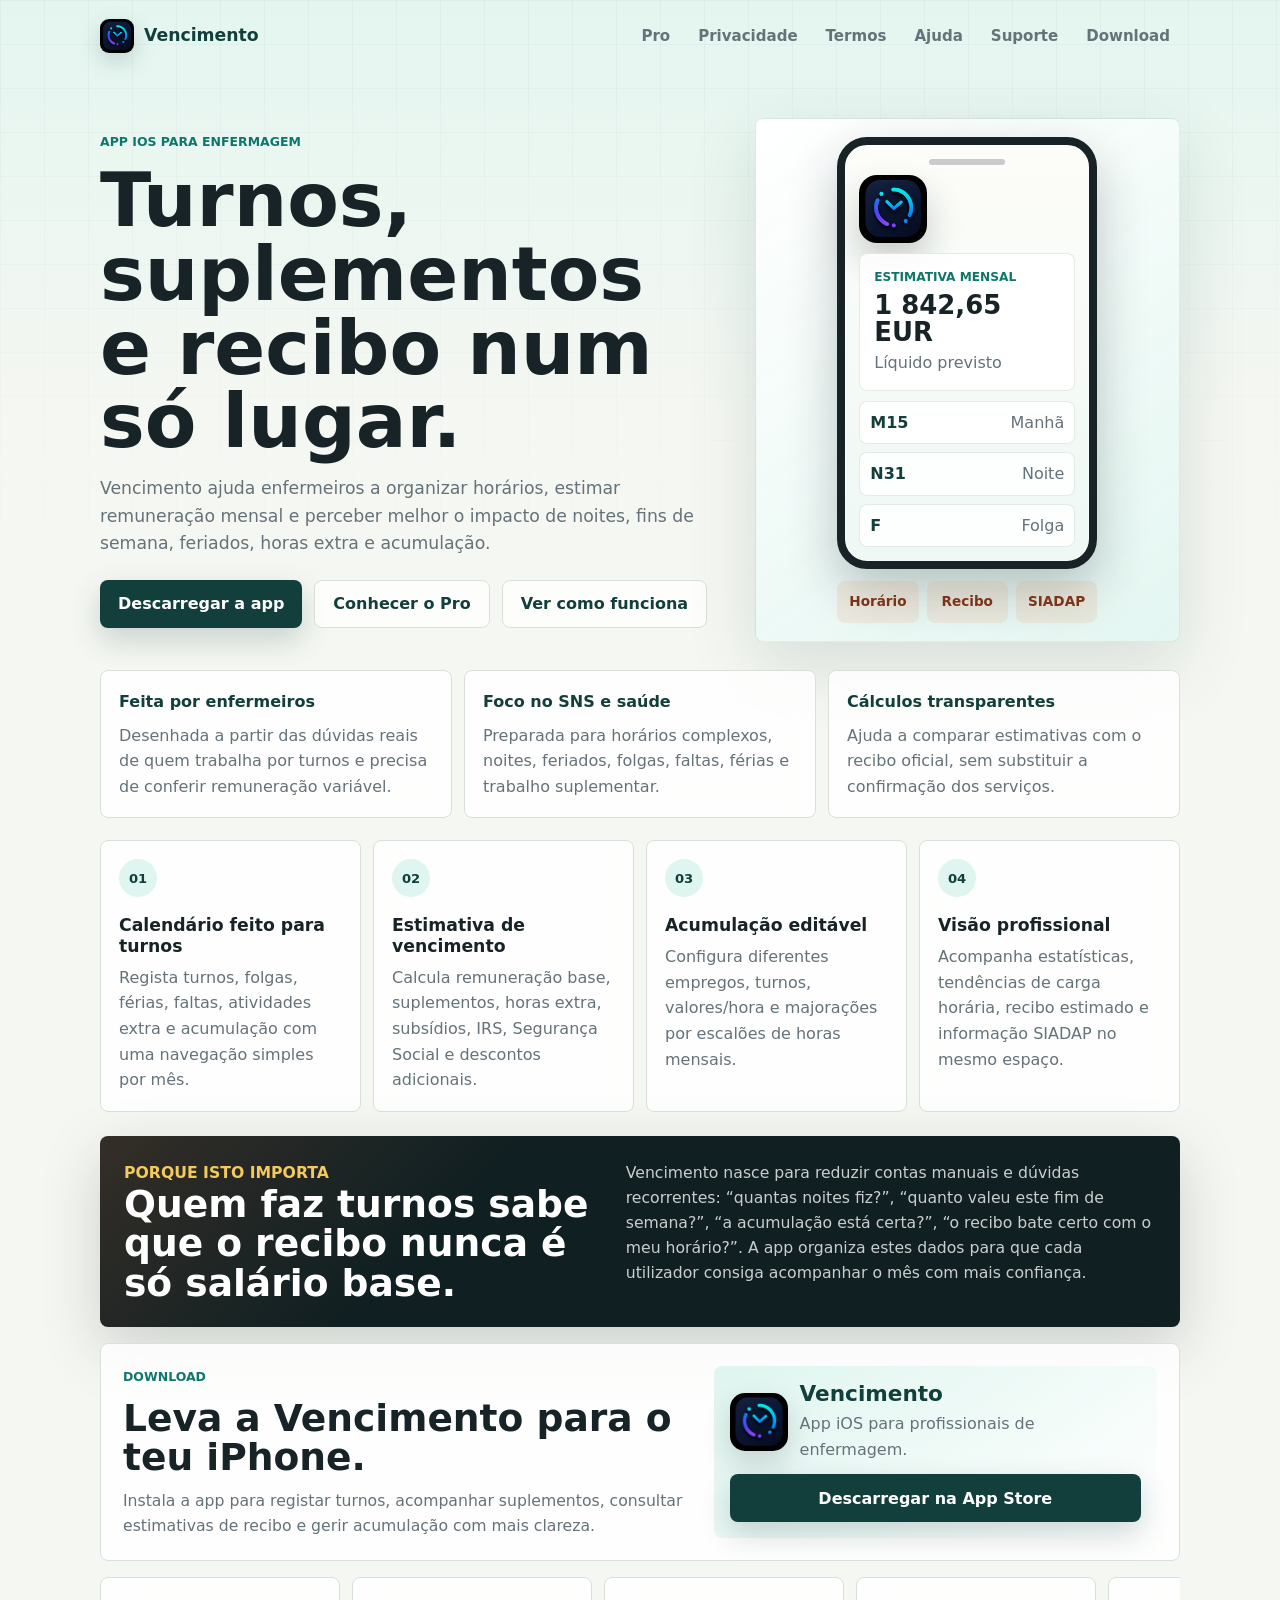
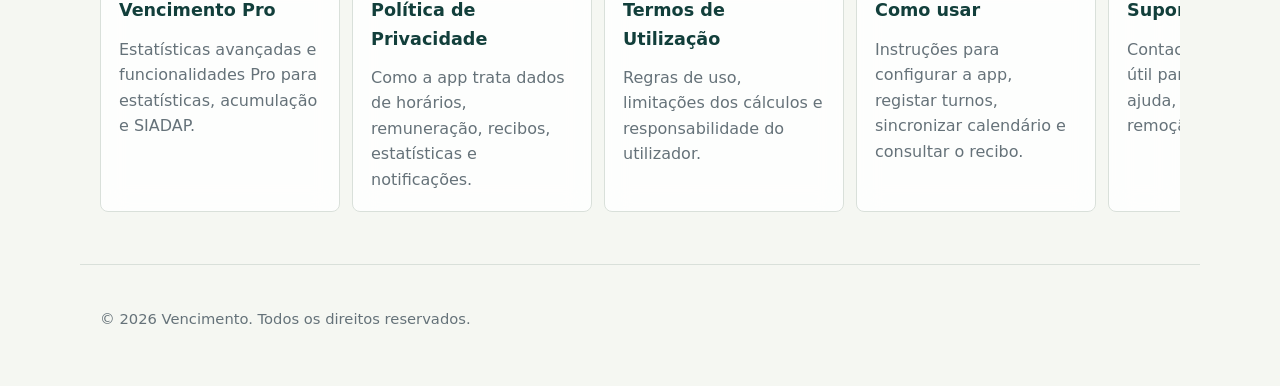
==== commit 00fca6dd: "Add Vencimento Pro page" ====
--- a/index.html
+++ b/index.html
@@ -14,6 +14,7 @@
       <span>Vencimento</span>
     </a>
     <nav aria-label="Navegação principal">
+      <a href="pro.html">Pro</a>
       <a href="privacidade.html">Privacidade</a>
       <a href="termos.html">Termos</a>
       <a href="ajuda.html">Ajuda</a>
@@ -30,8 +31,8 @@
         <p class="lead">Vencimento ajuda enfermeiros a organizar horários, estimar remuneração mensal e perceber melhor o impacto de noites, fins de semana, feriados, horas extra e acumulação.</p>
         <div class="hero-actions">
           <a class="primary-action" href="#download">Descarregar a app</a>
+          <a class="secondary-action" href="pro.html">Conhecer o Pro</a>
           <a class="secondary-action" href="ajuda.html">Ver como funciona</a>
-          <a class="secondary-action" href="privacidade.html">Privacidade</a>
         </div>
       </div>
 
@@ -121,6 +122,10 @@
     </section>
 
     <section class="link-grid reveal" aria-label="Páginas legais, ajuda e suporte">
+      <a class="link-card" href="pro.html">
+        <span>Vencimento Pro</span>
+        <p>Estatísticas avançadas e funcionalidades Pro para estatísticas, acumulação e SIADAP.</p>
+      </a>
       <a class="link-card" href="privacidade.html">
         <span>Política de Privacidade</span>
         <p>Como a app trata dados de horários, remuneração, recibos, estatísticas e notificações.</p>
--- a/styles.css
+++ b/styles.css
@@ -113,19 +113,19 @@
 main {
   max-width: 1120px;
   margin: 0 auto;
-  padding: 34px 20px 74px;
+  padding: 18px 20px 44px;
 }
 
 .hero {
-  min-height: 58vh;
+  min-height: auto;
   display: grid;
   align-items: center;
 }
 
 .marketing-hero {
-  grid-template-columns: minmax(0, 1.08fr) minmax(300px, 0.92fr);
-  gap: 52px;
-  padding: 54px 0 44px;
+  grid-template-columns: minmax(0, 1.05fr) minmax(280px, 0.72fr);
+  gap: 34px;
+  padding: 28px 0 18px;
 }
 
 .hero-copy {
@@ -144,22 +144,22 @@
 h1 {
   max-width: 840px;
   margin: 0;
-  font-size: clamp(2.65rem, 7vw, 5.75rem);
+  font-size: clamp(2.35rem, 6vw, 4.7rem);
   line-height: 0.98;
 }
 
 .lead {
   max-width: 690px;
-  margin: 22px 0 0;
-  color: var(--muted);
-  font-size: 1.2rem;
+  margin: 16px 0 0;
+  color: var(--muted);
+  font-size: 1.08rem;
 }
 
 .hero-actions {
   display: flex;
   flex-wrap: wrap;
   gap: 12px;
-  margin-top: 30px;
+  margin-top: 22px;
 }
 
 .primary-action,
@@ -199,9 +199,9 @@
 
 .app-showcase {
   display: grid;
-  gap: 16px;
+  gap: 12px;
   justify-items: center;
-  padding: 26px;
+  padding: 18px;
   border: 1px solid rgba(18, 63, 59, 0.1);
   border-radius: 8px;
   background:
@@ -211,14 +211,14 @@
 }
 
 .phone-frame {
-  width: min(100%, 310px);
-  min-height: 470px;
-  display: grid;
-  gap: 16px;
+  width: min(100%, 260px);
+  min-height: 330px;
+  display: grid;
+  gap: 10px;
   align-content: start;
-  padding: 18px;
-  border: 10px solid #172326;
-  border-radius: 36px;
+  padding: 14px;
+  border: 8px solid #172326;
+  border-radius: 30px;
   background:
     linear-gradient(180deg, #fdfdf9 0%, #eef8f4 100%);
   box-shadow: inset 0 0 0 1px rgba(255, 255, 255, 0.5), 0 22px 50px rgba(16, 31, 34, 0.24);
@@ -233,9 +233,9 @@
 }
 
 .app-logo {
-  width: 92px;
-  height: 92px;
-  border-radius: 22px;
+  width: 68px;
+  height: 68px;
+  border-radius: 18px;
   box-shadow: 0 18px 36px rgba(16, 31, 34, 0.22);
 }
 
@@ -249,7 +249,7 @@
 .showcase-panel {
   display: grid;
   gap: 4px;
-  padding: 18px;
+  padding: 14px;
 }
 
 .panel-label {
@@ -261,7 +261,7 @@
 }
 
 .showcase-panel strong {
-  font-size: 2.1rem;
+  font-size: 1.62rem;
   line-height: 1.05;
 }
 
@@ -279,7 +279,7 @@
   display: flex;
   justify-content: space-between;
   gap: 12px;
-  padding: 11px 12px;
+  padding: 8px 10px;
 }
 
 .shift-stack strong {
@@ -287,7 +287,7 @@
 }
 
 .mini-metrics {
-  width: min(100%, 310px);
+  width: min(100%, 260px);
   display: grid;
   grid-template-columns: repeat(3, 1fr);
   gap: 8px;
@@ -305,13 +305,14 @@
 
 .credibility-strip {
   display: grid;
-  grid-template-columns: repeat(3, minmax(0, 1fr));
-  gap: 1px;
-  overflow: hidden;
-  margin: 10px 0 28px;
-  border: 1px solid var(--line);
-  border-radius: 8px;
-  background: var(--line);
+  grid-auto-flow: column;
+  grid-auto-columns: minmax(260px, 1fr);
+  gap: 12px;
+  overflow-x: auto;
+  margin: 10px 0 18px;
+  padding-bottom: 4px;
+  scroll-snap-type: x proximity;
+  scrollbar-width: thin;
 }
 
 .credibility-strip div,
@@ -325,7 +326,11 @@
 }
 
 .credibility-strip div {
-  padding: 22px;
+  min-height: 132px;
+  padding: 18px;
+  border: 1px solid var(--line);
+  border-radius: 8px;
+  scroll-snap-align: start;
 }
 
 .credibility-strip span {
@@ -341,9 +346,14 @@
 
 .feature-grid {
   display: grid;
-  grid-template-columns: repeat(4, minmax(0, 1fr));
-  gap: 16px;
-  margin-top: 28px;
+  grid-auto-flow: column;
+  grid-auto-columns: minmax(250px, 1fr);
+  gap: 12px;
+  overflow-x: auto;
+  margin-top: 18px;
+  padding-bottom: 8px;
+  scroll-snap-type: x proximity;
+  scrollbar-width: thin;
 }
 
 .feature-grid article,
@@ -354,8 +364,9 @@
 }
 
 .feature-grid article {
-  min-height: 260px;
-  padding: 22px;
+  min-height: 210px;
+  padding: 18px;
+  scroll-snap-align: start;
 }
 
 .feature-grid article:hover,
@@ -379,8 +390,8 @@
 }
 
 .feature-grid h2 {
-  margin: 24px 0 10px;
-  font-size: 1.2rem;
+  margin: 18px 0 8px;
+  font-size: 1.08rem;
   line-height: 1.2;
 }
 
@@ -392,10 +403,10 @@
 .nurse-made {
   display: grid;
   grid-template-columns: minmax(0, 0.95fr) minmax(0, 1.05fr);
-  gap: 34px;
+  gap: 22px;
   align-items: start;
-  margin-top: 28px;
-  padding: 34px;
+  margin-top: 16px;
+  padding: 24px;
   border-radius: 8px;
   background:
     linear-gradient(135deg, rgba(239, 123, 69, 0.16), transparent 34%),
@@ -407,14 +418,14 @@
 .nurse-made h2,
 .download-section h2 {
   margin: 0;
-  font-size: clamp(1.8rem, 4vw, 3rem);
+  font-size: clamp(1.55rem, 3vw, 2.35rem);
   line-height: 1.05;
 }
 
 .nurse-made p {
   margin: 0;
   color: rgba(255, 255, 255, 0.78);
-  font-size: 1.08rem;
+  font-size: 0.98rem;
 }
 
 .nurse-made .eyebrow {
@@ -424,35 +435,37 @@
 .download-section {
   display: grid;
   grid-template-columns: minmax(0, 1fr) minmax(280px, 0.78fr);
-  gap: 28px;
+  gap: 22px;
   align-items: center;
-  margin-top: 28px;
-  padding: 30px;
+  margin-top: 16px;
+  padding: 22px;
   border: 1px solid var(--line);
   border-radius: 8px;
 }
 
 .download-section p:not(.eyebrow) {
   max-width: 640px;
-  margin: 14px 0 0;
-  color: var(--muted);
-  font-size: 1.08rem;
+  margin: 10px 0 0;
+  color: var(--muted);
+  font-size: 0.98rem;
 }
 
 .download-card {
   display: grid;
-  gap: 14px;
+  grid-template-columns: 58px minmax(0, 1fr);
+  gap: 12px;
+  align-items: center;
   justify-items: start;
-  padding: 22px;
+  padding: 16px;
   border-radius: 8px;
   background:
     linear-gradient(145deg, var(--accent-soft), #fff);
 }
 
 .download-card img {
-  width: 82px;
-  height: 82px;
-  border-radius: 20px;
+  width: 58px;
+  height: 58px;
+  border-radius: 15px;
   box-shadow: 0 12px 28px rgba(16, 31, 34, 0.16);
 }
 
@@ -470,6 +483,11 @@
 .download-card span {
   margin-top: 4px;
   color: var(--muted);
+}
+
+.download-card .primary-action {
+  grid-column: 1 / -1;
+  width: 100%;
 }
 
 .qr-page {
@@ -571,15 +589,21 @@
 
 .link-grid {
   display: grid;
-  grid-template-columns: repeat(4, minmax(0, 1fr));
-  gap: 16px;
-  margin-top: 28px;
+  grid-auto-flow: column;
+  grid-auto-columns: minmax(240px, 1fr);
+  gap: 12px;
+  overflow-x: auto;
+  margin-top: 16px;
+  padding-bottom: 8px;
+  scroll-snap-type: x proximity;
+  scrollbar-width: thin;
 }
 
 .link-card {
-  min-height: 170px;
-  padding: 22px;
+  min-height: 145px;
+  padding: 18px;
   text-decoration: none;
+  scroll-snap-align: start;
 }
 
 .link-card span {
@@ -631,6 +655,150 @@
 
 .support-page {
   max-width: 1040px;
+}
+
+.pro-page {
+  max-width: 1120px;
+}
+
+.pro-hero {
+  display: grid;
+  grid-template-columns: minmax(0, 1fr) minmax(280px, 0.72fr);
+  gap: 32px;
+  align-items: center;
+  padding: 42px 0 18px;
+}
+
+.pro-summary {
+  display: grid;
+  gap: 12px;
+  padding: 24px;
+  border: 1px solid rgba(18, 63, 59, 0.12);
+  border-radius: 8px;
+  background:
+    linear-gradient(145deg, #ffffff 0%, #dff5ef 100%);
+  box-shadow: var(--shadow);
+}
+
+.pro-summary img {
+  width: 86px;
+  height: 86px;
+  border-radius: 20px;
+  box-shadow: 0 16px 34px rgba(16, 31, 34, 0.2);
+}
+
+.pro-summary strong,
+.pro-summary span {
+  display: block;
+}
+
+.pro-summary strong {
+  color: var(--accent-dark);
+  font-size: 1.6rem;
+  line-height: 1.15;
+}
+
+.pro-summary span,
+.pro-summary li {
+  color: var(--muted);
+}
+
+.pro-summary ul {
+  display: grid;
+  gap: 8px;
+  margin: 4px 0 0;
+  padding: 0;
+  list-style: none;
+}
+
+.pro-summary li {
+  padding: 10px 12px;
+  border-radius: 8px;
+  background: rgba(255, 255, 255, 0.76);
+  font-weight: 850;
+}
+
+.pro-section {
+  margin-top: 18px;
+  padding: 24px;
+  border: 1px solid var(--line);
+  border-radius: 8px;
+  background: rgba(255, 255, 255, 0.82);
+  backdrop-filter: blur(12px);
+}
+
+.pro-section h2 {
+  max-width: 720px;
+  margin: 0;
+  font-size: clamp(1.55rem, 3vw, 2.35rem);
+  line-height: 1.05;
+}
+
+.pro-section p:not(.eyebrow) {
+  max-width: 780px;
+  margin: 12px 0 0;
+  color: var(--muted);
+}
+
+.pro-grid {
+  display: grid;
+  grid-template-columns: repeat(4, minmax(0, 1fr));
+  gap: 12px;
+  margin-top: 18px;
+}
+
+.pro-grid article {
+  min-height: 230px;
+  padding: 18px;
+  border: 1px solid var(--line);
+  border-radius: 8px;
+  background: rgba(255, 255, 255, 0.82);
+  backdrop-filter: blur(12px);
+}
+
+.pro-grid h2 {
+  margin: 18px 0 8px;
+  font-size: 1.08rem;
+  line-height: 1.2;
+}
+
+.pro-grid p {
+  margin: 0;
+  color: var(--muted);
+}
+
+.pro-why {
+  display: grid;
+  grid-template-columns: minmax(0, 0.85fr) minmax(0, 1fr);
+  gap: 22px;
+  align-items: start;
+  background:
+    linear-gradient(135deg, rgba(244, 201, 93, 0.18), transparent 32%),
+    var(--ink);
+  color: #fff;
+}
+
+.pro-why h2 {
+  color: #fff;
+}
+
+.pro-why .eyebrow {
+  color: var(--gold);
+}
+
+.pro-why ul {
+  display: grid;
+  gap: 10px;
+  margin: 0;
+  padding: 0;
+  list-style: none;
+}
+
+.pro-why li {
+  padding: 12px 14px;
+  border-radius: 8px;
+  background: rgba(255, 255, 255, 0.1);
+  color: rgba(255, 255, 255, 0.82);
 }
 
 .support-layout {
@@ -774,17 +942,14 @@
     padding-top: 18px;
   }
 
-  .hero {
-    min-height: 48vh;
-  }
-
   .marketing-hero,
-  .credibility-strip,
-  .feature-grid,
   .nurse-made,
   .download-section,
   .qr-hero,
   .qr-info-grid,
+  .pro-hero,
+  .pro-grid,
+  .pro-why,
   .support-layout,
   .form-row.two-columns {
     grid-template-columns: 1fr;
@@ -792,15 +957,11 @@
 
   .marketing-hero {
     gap: 28px;
-    padding: 30px 0 22px;
+    padding: 22px 0 16px;
   }
 
   .phone-frame {
-    min-height: 430px;
-  }
-
-  .link-grid {
-    grid-template-columns: 1fr;
+    min-height: 330px;
   }
 
   .download-section,
@@ -816,17 +977,17 @@
 
 @media (min-width: 761px) and (max-width: 980px) {
   .marketing-hero,
-  .credibility-strip,
   .nurse-made,
   .download-section,
   .qr-hero,
+  .pro-hero,
+  .pro-why,
   .support-layout {
     grid-template-columns: 1fr;
   }
 
-  .feature-grid,
   .qr-info-grid,
-  .link-grid {
+  .pro-grid {
     grid-template-columns: repeat(2, minmax(0, 1fr));
   }
 }
